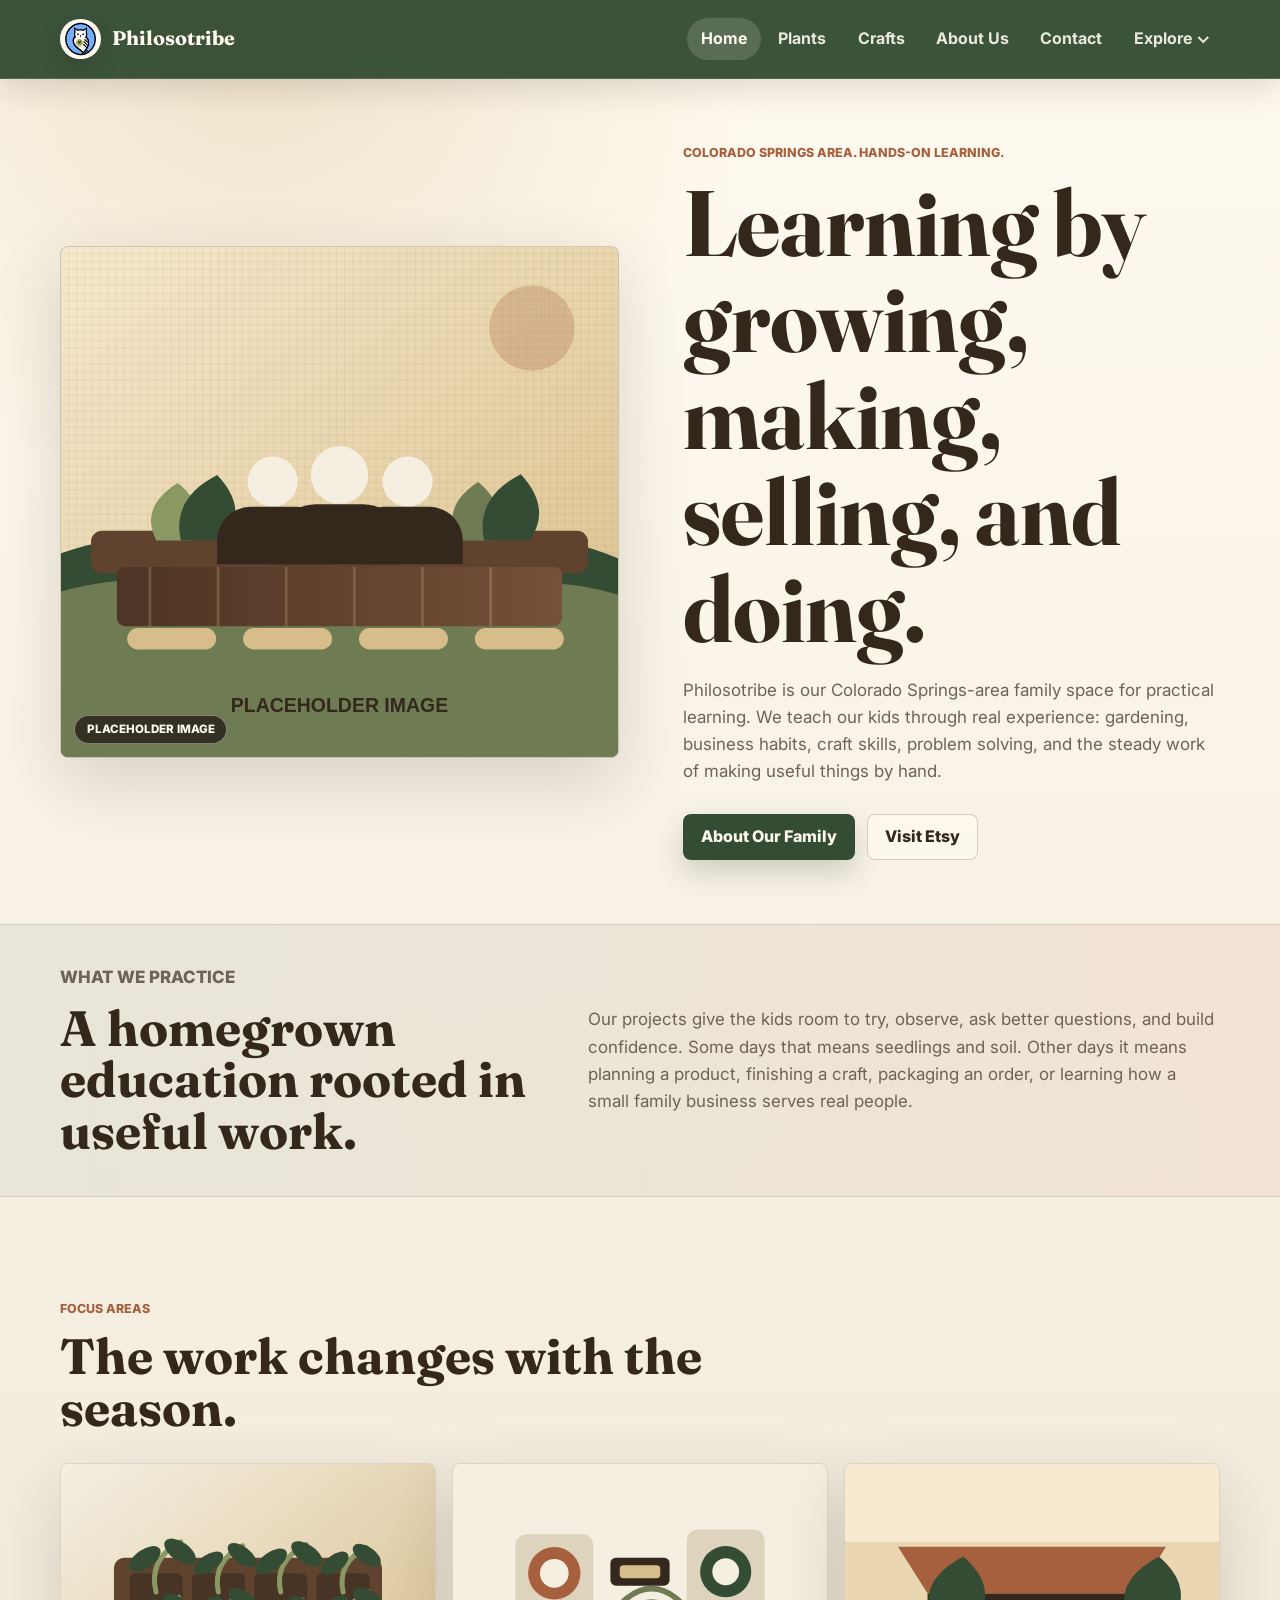
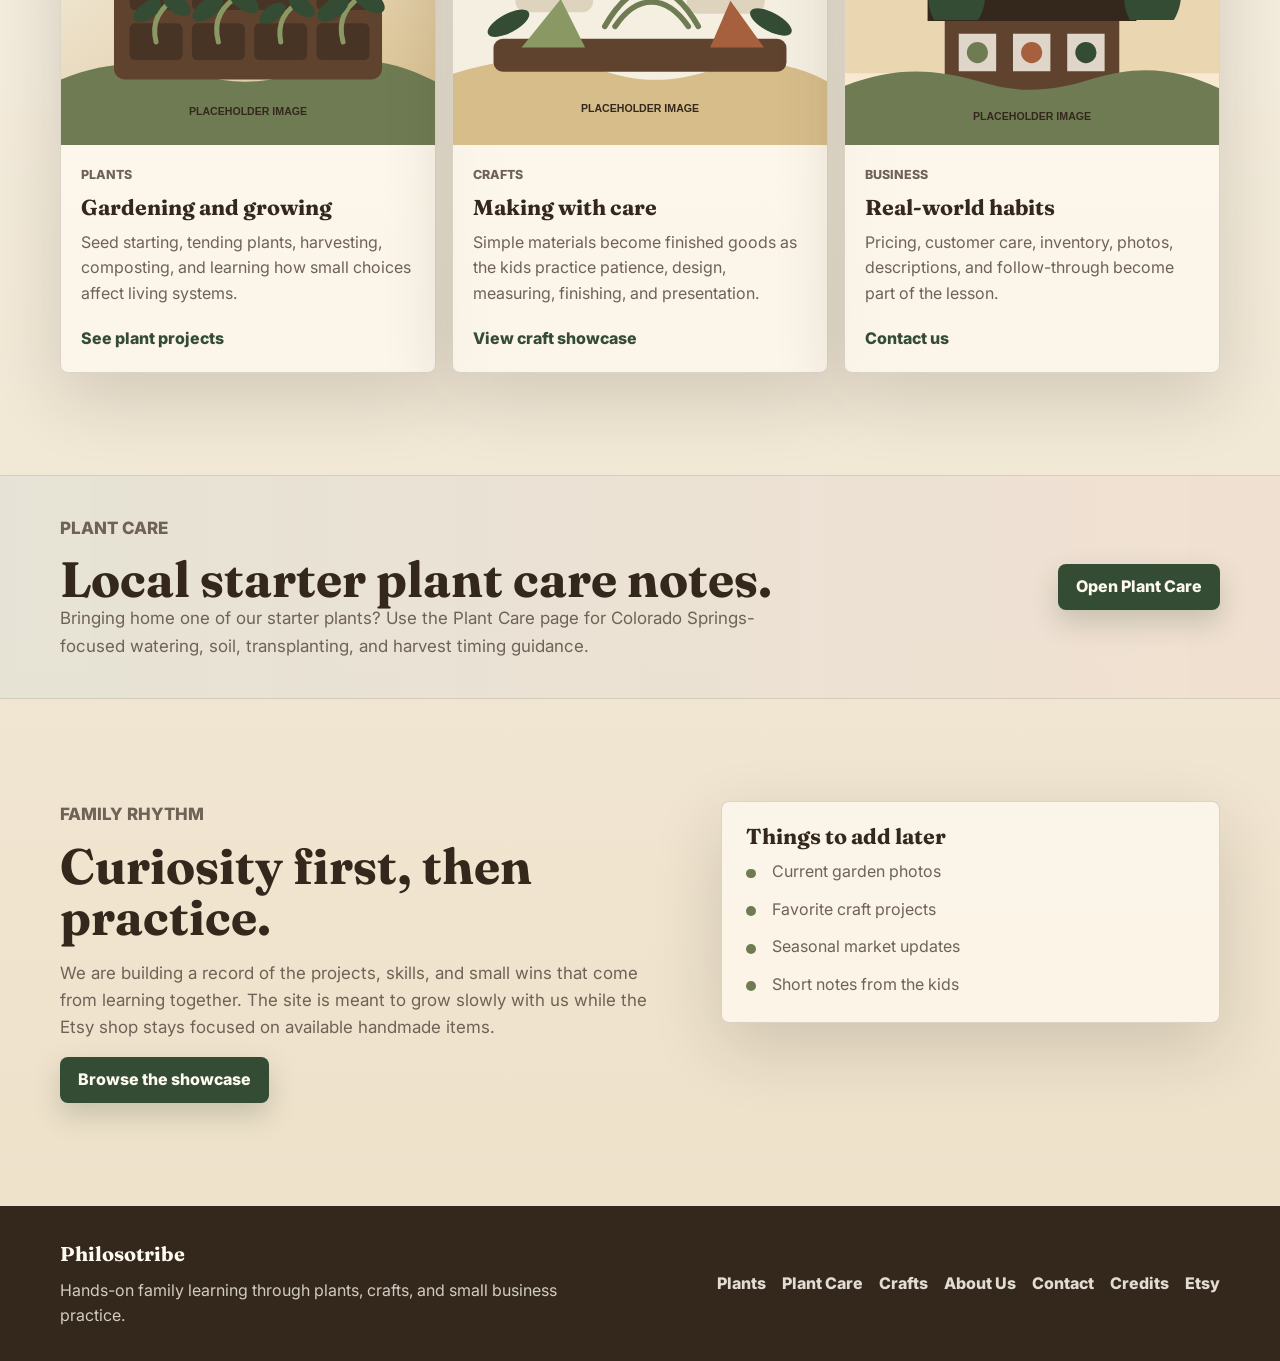
==== index.html @ b7a5394b "Initial Website Launch" ====
<!doctype html>
<html lang="en">
  <head>
    <meta charset="utf-8">
    <meta name="viewport" content="width=device-width, initial-scale=1">
    <meta
      name="description"
      content="Philosotribe is a local family learning together through gardening, craft, business, and hands-on experience."
    >
    <title>Philosotribe | Hands-On Family Learning</title>
    <link rel="icon" type="image/png" href="assets/img/PhilosotribeIcon.png">
    <link rel="apple-touch-icon" href="assets/img/PhilosotribeIcon.png">
    <meta property="og:site_name" content="Philosotribe">
    <meta property="og:type" content="website">
    <meta property="og:title" content="Philosotribe | Hands-On Family Learning">
    <meta
      property="og:description"
      content="A Colorado Springs-area family learning through gardening, crafts, small business, and hands-on work."
    >
    <meta property="og:url" content="https://philosotribe.org/">
    <meta property="og:image" content="https://philosotribe.org/assets/img/OpenGraph.jpg">
    <meta property="og:image:alt" content="Philosotribe logo">
    <meta name="twitter:card" content="summary_large_image">
    <link rel="preconnect" href="https://fonts.googleapis.com">
    <link rel="preconnect" href="https://fonts.gstatic.com" crossorigin>
    <link
      href="https://fonts.googleapis.com/css2?family=Fraunces:opsz,wght@9..144,600;9..144,700&family=Inter:wght@400;500;600;700&display=swap"
      rel="stylesheet"
    >
    <link rel="stylesheet" href="assets/css/styles.css">
  </head>
  <body>
    <a class="skip-link" href="#main">Skip to content</a>

    <header class="site-header" data-site-header>
      <nav class="nav-shell" aria-label="Main navigation">
        <a class="brand" href="index.html" aria-label="Philosotribe home">
          <span class="brand-mark" aria-hidden="true"><img src="assets/img/PhilosotribeIcon.png" alt=""></span>
          <span class="brand-text">Philosotribe</span>
        </a>

        <button class="nav-toggle" type="button" aria-expanded="false" aria-controls="site-menu" data-nav-toggle>
          <span class="nav-toggle-line"></span>
          <span class="nav-toggle-line"></span>
          <span class="nav-toggle-line"></span>
          <span class="sr-only">Menu</span>
        </button>

        <div class="site-menu" id="site-menu" data-site-menu>
          <a class="nav-link active" href="index.html" aria-current="page">Home</a>
          <a class="nav-link" href="plants.html">Plants</a>
          <a class="nav-link" href="crafts.html">Crafts</a>
          <a class="nav-link" href="about.html">About Us</a>
          <a class="nav-link" href="contact.html">Contact</a>

          <div class="dropdown" data-dropdown>
            <button class="nav-link dropdown-trigger" type="button" aria-expanded="false" aria-controls="explore-menu" data-dropdown-trigger>
              Explore
              <span class="chevron" aria-hidden="true"></span>
            </button>
            <div class="dropdown-menu" id="explore-menu" data-dropdown-menu>
              <a href="plants.html">Plant Projects</a>
              <a href="plant-care.html">Plant Care</a>
              <a href="crafts.html">Craft Showcase</a>
              <a href="about.html">Our Story</a>
              <a href="contact.html">Get in Touch</a>
              <a href="https://www.etsy.com/shop/Philosotribe" target="_blank" rel="noreferrer">Etsy Store</a>
            </div>
          </div>
        </div>
      </nav>
    </header>

    <main id="main">
      <section class="hero">
        <div class="hero-media">
          <img src="assets/img/placeholders/family-garden-placeholder.svg" alt="Placeholder illustration of a family garden work table">
          <span class="placeholder-badge">Placeholder image</span>
        </div>
        <div class="hero-copy">
          <p class="eyebrow">Colorado Springs area. Hands-on learning.</p>
          <h1>Learning by growing, making, selling, and doing.</h1>
          <p class="hero-text">
            Philosotribe is our Colorado Springs-area family space for practical learning. We teach our kids through real experience:
            gardening, business habits, craft skills, problem solving, and the steady work of making useful things by hand.
          </p>
          <div class="hero-actions" aria-label="Primary links">
            <a class="button button-primary" href="about.html">About Our Family</a>
            <a class="button button-secondary" href="https://www.etsy.com/shop/Philosotribe" target="_blank" rel="noreferrer">Visit Etsy</a>
          </div>
        </div>
      </section>

      <section class="intro-band" aria-labelledby="learning-heading">
        <div class="content-grid">
          <div>
            <p class="eyebrow">What we practice</p>
            <h2 id="learning-heading">A homegrown education rooted in useful work.</h2>
          </div>
          <p>
            Our projects give the kids room to try, observe, ask better questions, and build confidence.
            Some days that means seedlings and soil. Other days it means planning a product, finishing a craft,
            packaging an order, or learning how a small family business serves real people.
          </p>
        </div>
      </section>

      <section class="feature-section" aria-labelledby="focus-heading">
        <div class="section-heading">
          <p class="eyebrow">Focus areas</p>
          <h2 id="focus-heading">The work changes with the season.</h2>
        </div>

        <div class="feature-grid">
          <a class="feature-card feature-link-card" href="plants.html" aria-label="See plant projects">
            <img src="assets/img/placeholders/seedlings-placeholder.svg" alt="Placeholder illustration of seed trays and garden tools" loading="lazy">
            <div class="feature-card-body">
              <p class="card-kicker">Plants</p>
              <h3>Gardening and growing</h3>
              <p>Seed starting, tending plants, harvesting, composting, and learning how small choices affect living systems.</p>
              <span class="text-link">See plant projects</span>
            </div>
          </a>

          <a class="feature-card feature-link-card" href="crafts.html" aria-label="View craft showcase">
            <img src="assets/img/placeholders/crafts-placeholder.svg" alt="Placeholder illustration of handmade craft supplies on a table" loading="lazy">
            <div class="feature-card-body">
              <p class="card-kicker">Crafts</p>
              <h3>Making with care</h3>
              <p>Simple materials become finished goods as the kids practice patience, design, measuring, finishing, and presentation.</p>
              <span class="text-link">View craft showcase</span>
            </div>
          </a>

          <a class="feature-card feature-link-card" href="contact.html" aria-label="Contact Philosotribe">
            <img src="assets/img/placeholders/market-placeholder.svg" alt="Placeholder illustration of a small family market table" loading="lazy">
            <div class="feature-card-body">
              <p class="card-kicker">Business</p>
              <h3>Real-world habits</h3>
              <p>Pricing, customer care, inventory, photos, descriptions, and follow-through become part of the lesson.</p>
              <span class="text-link">Contact us</span>
            </div>
          </a>
        </div>
      </section>

      <section class="cta-band home-plant-care-cta">
        <div>
          <p class="eyebrow">Plant care</p>
          <h2>Local starter plant care notes.</h2>
          <p>
            Bringing home one of our starter plants? Use the Plant Care page for Colorado Springs-focused watering,
            soil, transplanting, and harvest timing guidance.
          </p>
        </div>
        <a class="button button-primary" href="plant-care.html">Open Plant Care</a>
      </section>

      <section class="split-section">
        <div class="split-copy">
          <p class="eyebrow">Family rhythm</p>
          <h2>Curiosity first, then practice.</h2>
          <p>
            We are building a record of the projects, skills, and small wins that come from learning together.
            The site is meant to grow slowly with us while the Etsy shop stays focused on available handmade items.
          </p>
          <a class="button button-primary" href="crafts.html">Browse the showcase</a>
        </div>
        <div class="note-panel">
          <h3>Things to add later</h3>
          <ul class="check-list">
            <li>Current garden photos</li>
            <li>Favorite craft projects</li>
            <li>Seasonal market updates</li>
            <li>Short notes from the kids</li>
          </ul>
        </div>
      </section>
    </main>

    <footer class="site-footer">
      <div class="footer-inner">
        <div>
          <a class="footer-brand" href="index.html">Philosotribe</a>
          <p>Hands-on family learning through plants, crafts, and small business practice.</p>
        </div>
        <div class="footer-links" aria-label="Footer navigation">
          <a href="plants.html">Plants</a>
          <a href="plant-care.html">Plant Care</a>
          <a href="crafts.html">Crafts</a>
          <a href="about.html">About Us</a>
          <a href="contact.html">Contact</a>
          <a href="credits.html">Credits</a>
          <a href="https://www.etsy.com/shop/Philosotribe" target="_blank" rel="noreferrer">Etsy</a>
        </div>
      </div>
    </footer>

    <script src="assets/js/main.js"></script>
  </body>
</html>
---- assets/css/styles.css ----
:root {
  --soil: #34281d;
  --bark: #5f432f;
  --clay: #a7603d;
  --moss: #344c33;
  --sage: #6f7c53;
  --leaf: #8a9864;
  --straw: #d7bd8a;
  --canvas: #f5efe2;
  --cream: #fffaf0;
  --stone: #ded3bd;
  --ink: #241d18;
  --muted: #6f6256;
  --line: rgba(52, 40, 29, 0.16);
  --shadow: 0 24px 70px rgba(37, 29, 20, 0.16);
  --radius: 8px;
  --max-width: 1160px;
}

* {
  box-sizing: border-box;
}

html {
  scroll-behavior: smooth;
}

body {
  margin: 0;
  overflow-x: hidden;
  color: var(--ink);
  background:
    radial-gradient(circle at 20% 0%, rgba(215, 189, 138, 0.38), transparent 32rem),
    linear-gradient(180deg, var(--cream) 0%, var(--canvas) 42%, #eee0c8 100%);
  font-family: "Inter", system-ui, -apple-system, BlinkMacSystemFont, "Segoe UI", sans-serif;
  line-height: 1.6;
}

body.menu-open {
  overflow: hidden;
}

img {
  display: block;
  max-width: 100%;
}

a {
  color: inherit;
}

.skip-link {
  position: absolute;
  left: 1rem;
  top: 1rem;
  z-index: 100;
  transform: translateY(-150%);
  border-radius: var(--radius);
  background: var(--soil);
  color: var(--cream);
  padding: 0.65rem 0.9rem;
  font-weight: 700;
  text-decoration: none;
  transition: transform 160ms ease;
}

.skip-link:focus {
  transform: translateY(0);
}

.sr-only {
  position: absolute;
  width: 1px;
  height: 1px;
  padding: 0;
  margin: -1px;
  overflow: hidden;
  clip: rect(0, 0, 0, 0);
  white-space: nowrap;
  border: 0;
}

.site-header {
  position: sticky;
  top: 0;
  z-index: 50;
  border-bottom: 1px solid rgba(255, 250, 240, 0.14);
  background: rgba(52, 76, 51, 0.96);
  box-shadow: 0 10px 32px rgba(37, 29, 20, 0.14);
  backdrop-filter: blur(18px);
}

.nav-shell {
  width: min(100% - 2rem, var(--max-width));
  min-height: 78px;
  margin: 0 auto;
  display: flex;
  align-items: center;
  justify-content: space-between;
  gap: 1rem;
}

.brand,
.footer-brand {
  display: inline-flex;
  align-items: center;
  gap: 0.72rem;
  color: var(--soil);
  font-family: "Fraunces", Georgia, serif;
  font-weight: 700;
  text-decoration: none;
}

.brand-mark {
  width: 2.55rem;
  height: 2.55rem;
  display: grid;
  place-items: center;
  overflow: hidden;
  border: 2px solid rgba(255, 250, 240, 0.64);
  border-radius: 50%;
  background: var(--cream);
  box-shadow: 0 8px 22px rgba(37, 29, 20, 0.2);
  padding: 0.1rem;
}

.brand-mark img {
  width: 100%;
  height: 100%;
  border-radius: inherit;
  object-fit: cover;
}

.brand-text {
  font-size: 1.24rem;
  letter-spacing: 0;
}

.site-header .brand,
.site-header .brand-text {
  color: var(--cream);
}

.site-menu {
  display: flex;
  align-items: center;
  gap: 0.2rem;
}

.nav-link,
.dropdown-menu a,
.footer-links a,
.text-link {
  text-decoration: none;
}

.nav-link {
  display: inline-flex;
  align-items: center;
  gap: 0.42rem;
  min-height: 2.65rem;
  border: 0;
  border-radius: 999px;
  background: transparent;
  color: var(--soil);
  padding: 0 0.88rem;
  font: inherit;
  font-weight: 700;
  cursor: pointer;
}

.site-header .nav-link {
  color: rgba(255, 250, 240, 0.9);
}

.nav-link:hover,
.nav-link:focus-visible,
.nav-link.active {
  background: rgba(111, 124, 83, 0.15);
  color: var(--moss);
  outline: none;
}

.site-header .nav-link:hover,
.site-header .nav-link:focus-visible,
.site-header .nav-link.active {
  background: rgba(255, 250, 240, 0.15);
  color: var(--cream);
}

.dropdown {
  position: relative;
}

.chevron {
  width: 0.48rem;
  height: 0.48rem;
  border-bottom: 2px solid currentColor;
  border-right: 2px solid currentColor;
  transform: rotate(45deg) translateY(-2px);
}

.dropdown-menu {
  position: absolute;
  right: 0;
  top: calc(100% + 0.45rem);
  min-width: 13.8rem;
  display: grid;
  gap: 0.2rem;
  border: 1px solid var(--line);
  border-radius: var(--radius);
  background: rgba(255, 250, 240, 0.98);
  padding: 0.45rem;
  box-shadow: var(--shadow);
  opacity: 0;
  transform: translateY(-0.35rem);
  visibility: hidden;
  transition: opacity 140ms ease, transform 140ms ease, visibility 140ms ease;
}

.dropdown.open .dropdown-menu,
.dropdown:focus-within .dropdown-menu {
  opacity: 1;
  transform: translateY(0);
  visibility: visible;
}

.dropdown-menu a {
  border-radius: 6px;
  color: var(--soil);
  padding: 0.64rem 0.72rem;
  font-weight: 700;
}

.dropdown-menu a:hover,
.dropdown-menu a:focus-visible {
  background: rgba(167, 96, 61, 0.13);
  outline: none;
}

.nav-toggle {
  display: none;
  width: 2.8rem;
  height: 2.8rem;
  border: 1px solid rgba(255, 250, 240, 0.24);
  border-radius: var(--radius);
  background: rgba(255, 250, 240, 0.12);
  color: var(--cream);
  cursor: pointer;
}

.nav-toggle-line {
  display: block;
  width: 1.25rem;
  height: 2px;
  margin: 0.25rem auto;
  background: currentColor;
}

main {
  overflow: hidden;
}

.hero,
.page-hero,
.intro-band,
.feature-section,
.split-section,
.showcase-section,
.process-section,
.story-section,
.timeline-section,
.contact-section,
.care-section,
.care-guide-section,
.credits-section,
.cta-band {
  width: min(100% - 2rem, var(--max-width));
  margin: 0 auto;
}

.hero {
  min-height: calc(100vh - 150px);
  display: grid;
  grid-template-columns: minmax(0, 1.02fr) minmax(20rem, 0.98fr);
  gap: clamp(2rem, 5vw, 5.8rem);
  align-items: center;
  padding: clamp(2rem, 5vw, 4.8rem) 0;
}

.hero-media,
.page-hero-media,
.feature-card,
.showcase-card,
.note-panel,
.contact-card {
  position: relative;
  border: 1px solid var(--line);
  border-radius: var(--radius);
  background: rgba(255, 250, 240, 0.74);
  box-shadow: var(--shadow);
}

.hero-media {
  min-height: 32rem;
  display: grid;
  align-items: end;
  overflow: hidden;
  background:
    linear-gradient(145deg, rgba(52, 76, 51, 0.14), rgba(215, 189, 138, 0.32)),
    var(--cream);
}

.hero-media img {
  width: 100%;
  height: 100%;
  object-fit: cover;
}

.placeholder-badge {
  position: absolute;
  left: 0.82rem;
  bottom: 0.82rem;
  display: inline-flex;
  min-height: 1.8rem;
  align-items: center;
  border: 1px solid rgba(255, 250, 240, 0.4);
  border-radius: 999px;
  background: rgba(36, 29, 24, 0.78);
  color: var(--cream);
  padding: 0 0.72rem;
  font-size: 0.72rem;
  font-weight: 800;
  letter-spacing: 0;
  text-transform: uppercase;
}

.hero-copy {
  max-width: 40rem;
  min-width: 0;
}

.eyebrow,
.card-kicker {
  margin: 0 0 0.75rem;
  color: var(--clay);
  font-size: 0.78rem;
  font-weight: 800;
  letter-spacing: 0;
  text-transform: uppercase;
}

h1,
h2,
h3,
p {
  overflow-wrap: break-word;
}

h1,
h2,
h3 {
  margin-top: 0;
  color: var(--soil);
  font-family: "Fraunces", Georgia, serif;
  line-height: 1.04;
  letter-spacing: 0;
}

h1 {
  max-width: 12ch;
  margin-bottom: 1.2rem;
  font-size: 5.8rem;
}

h2 {
  margin-bottom: 1rem;
  font-size: 3.1rem;
}

h3 {
  margin-bottom: 0.65rem;
  font-size: 1.35rem;
}

p {
  margin: 0 0 1rem;
}

.hero-text,
.page-hero p,
.intro-band p,
.split-copy p,
.story-copy p,
.cta-band p {
  color: var(--muted);
  font-size: 1.06rem;
}

.hero-actions {
  display: flex;
  flex-wrap: wrap;
  gap: 0.78rem;
  margin-top: 1.8rem;
}

.button {
  display: inline-flex;
  min-height: 2.9rem;
  align-items: center;
  justify-content: center;
  border: 1px solid transparent;
  border-radius: var(--radius);
  padding: 0 1.05rem;
  font-weight: 800;
  text-decoration: none;
  transition: transform 150ms ease, box-shadow 150ms ease, background 150ms ease;
}

.button:hover,
.button:focus-visible {
  transform: translateY(-1px);
  outline: none;
}

.button-primary {
  background: var(--moss);
  color: var(--cream);
  box-shadow: 0 12px 28px rgba(52, 76, 51, 0.22);
}

.button-primary:hover,
.button-primary:focus-visible {
  background: #283b29;
}

.button-secondary {
  border-color: rgba(95, 67, 47, 0.24);
  background: rgba(255, 250, 240, 0.74);
  color: var(--soil);
}

.button-secondary:hover,
.button-secondary:focus-visible {
  background: var(--cream);
}

.intro-band,
.cta-band {
  border: 1px solid rgba(52, 40, 29, 0.12);
  border-radius: var(--radius);
  background:
    linear-gradient(90deg, rgba(52, 76, 51, 0.1), rgba(167, 96, 61, 0.13)),
    rgba(255, 250, 240, 0.72);
  padding: clamp(1.35rem, 4vw, 2.4rem);
}

.content-grid {
  display: grid;
  grid-template-columns: minmax(0, 0.86fr) minmax(0, 1.14fr);
  gap: clamp(1.2rem, 4vw, 3.6rem);
  align-items: center;
}

.content-grid h2,
.cta-band h2 {
  margin-bottom: 0;
}

.content-grid p:last-child,
.cta-band p:last-child {
  margin-bottom: 0;
}

.feature-section,
.showcase-section,
.process-section,
.timeline-section,
.contact-section,
.care-section,
.care-guide-section {
  padding: clamp(4rem, 8vw, 6.5rem) 0;
}

.section-heading {
  max-width: 42rem;
  margin-bottom: 1.8rem;
}

.section-note {
  color: var(--muted);
}

.feature-grid,
.showcase-grid,
.contact-grid {
  display: grid;
  grid-template-columns: repeat(3, minmax(0, 1fr));
  gap: 1rem;
}

.feature-card,
.showcase-card {
  overflow: hidden;
}

.feature-link-card {
  color: inherit;
  text-decoration: none;
  transition:
    border-color 180ms ease,
    box-shadow 180ms ease,
    transform 180ms ease;
}

.feature-link-card::after {
  content: "";
  position: absolute;
  inset: 0;
  border-radius: inherit;
  background: linear-gradient(145deg, rgba(255, 250, 240, 0), rgba(215, 189, 138, 0.18));
  opacity: 0;
  pointer-events: none;
  transition: opacity 180ms ease;
}

.feature-link-card:hover,
.feature-link-card:focus-visible {
  border-color: rgba(167, 96, 61, 0.34);
  box-shadow: 0 30px 82px rgba(37, 29, 20, 0.24);
  transform: translateY(-0.45rem) scale(1.018);
  outline: none;
}

.feature-link-card:hover::after,
.feature-link-card:focus-visible::after {
  opacity: 1;
}

.feature-link-card:hover .text-link,
.feature-link-card:focus-visible .text-link {
  color: var(--clay);
}

.feature-card img {
  width: 100%;
  aspect-ratio: 4 / 3;
  object-fit: cover;
  background: var(--stone);
}

.feature-card-body,
.showcase-card div {
  padding: 1.25rem;
}

.feature-card p,
.showcase-card p,
.process-item p,
.values-list p,
.timeline p,
.contact-card p,
.care-card p,
.care-guide p,
.care-details dd,
.note-panel li {
  color: var(--muted);
}

.text-link {
  display: inline-flex;
  margin-top: 0.25rem;
  color: var(--moss);
  font-weight: 800;
}

.text-link:hover,
.text-link:focus-visible,
.footer-links a:hover,
.footer-links a:focus-visible,
.contact-card a:hover,
.contact-card a:focus-visible {
  color: var(--clay);
  outline: none;
}

.split-section,
.story-section {
  display: grid;
  grid-template-columns: minmax(0, 1.1fr) minmax(18rem, 0.9fr);
  gap: clamp(1.2rem, 4vw, 3.2rem);
  align-items: start;
  padding: 0 0 clamp(4rem, 8vw, 6.5rem);
}

.split-copy {
  max-width: 42rem;
}

.note-panel {
  padding: 1.5rem;
}

.check-list {
  display: grid;
  gap: 0.75rem;
  margin: 0;
  padding: 0;
  list-style: none;
}

.check-list li {
  position: relative;
  padding-left: 1.6rem;
}

.check-list li::before {
  content: "";
  position: absolute;
  left: 0;
  top: 0.58rem;
  width: 0.62rem;
  height: 0.62rem;
  border-radius: 50%;
  background: var(--sage);
}

.page-hero {
  display: grid;
  grid-template-columns: minmax(0, 1.05fr) minmax(18rem, 0.95fr);
  gap: clamp(1.4rem, 4vw, 3.8rem);
  align-items: center;
  padding: clamp(2.8rem, 7vw, 5.5rem) 0 clamp(1.5rem, 3vw, 2.8rem);
}

.page-hero h1 {
  max-width: 13ch;
  font-size: 4.6rem;
}

.plant-care-hero {
  grid-template-columns: 1fr;
  padding-bottom: 1.4rem;
}

.plant-care-hero > div {
  max-width: 58rem;
  min-width: 0;
}

.plant-care-hero h1 {
  max-width: 15ch;
}

.care-local-note {
  max-width: 52rem;
  margin-top: 1.15rem;
  border-left: 4px solid var(--sage);
  background: rgba(111, 124, 83, 0.1);
  color: var(--soil);
  padding: 0.9rem 1rem;
}

.page-hero-media {
  min-height: 22rem;
  overflow: hidden;
}

.page-hero-media img {
  width: 100%;
  height: 100%;
  min-height: 22rem;
  object-fit: cover;
}

.showcase-card {
  display: grid;
  grid-template-rows: auto 1fr;
}

.showcase-card img {
  width: 100%;
  aspect-ratio: 16 / 10;
  object-fit: cover;
  background: var(--stone);
}

.process-grid,
.timeline {
  display: grid;
  grid-template-columns: repeat(4, minmax(0, 1fr));
  gap: 1px;
  overflow: hidden;
  border: 1px solid var(--line);
  border-radius: var(--radius);
  background: var(--line);
}

.process-item,
.timeline article {
  min-height: 13rem;
  background: rgba(255, 250, 240, 0.72);
  padding: 1.25rem;
}

.process-item span,
.timeline span {
  display: inline-flex;
  margin-bottom: 2.2rem;
  color: var(--clay);
  font-size: 0.78rem;
  font-weight: 900;
  letter-spacing: 0;
  text-transform: uppercase;
}

.values-list {
  display: grid;
  gap: 1rem;
}

.values-list article {
  border: 1px solid var(--line);
  border-radius: var(--radius);
  background: rgba(255, 250, 240, 0.72);
  padding: 1.25rem;
}

.cta-band {
  display: flex;
  align-items: center;
  justify-content: space-between;
  gap: 1.4rem;
  margin-bottom: clamp(4rem, 8vw, 6.5rem);
}

.cta-band > div {
  max-width: 45rem;
}

.plant-care-cta {
  margin-top: clamp(2rem, 5vw, 4rem);
}

.contact-card {
  padding: 1.35rem;
}

.contact-icon {
  width: 2.6rem;
  height: 2.6rem;
  display: grid;
  place-items: center;
  margin-bottom: 1.4rem;
  border-radius: 50%;
  background: rgba(111, 124, 83, 0.16);
  color: var(--moss);
  font-weight: 900;
}

.contact-card a {
  color: var(--moss);
  font-weight: 800;
  overflow-wrap: anywhere;
}

.care-grid {
  display: grid;
  grid-template-columns: repeat(3, minmax(0, 1fr));
  gap: 1rem;
}

.care-card,
.care-guide {
  border: 1px solid var(--line);
  border-radius: var(--radius);
  background: rgba(255, 250, 240, 0.72);
  box-shadow: var(--shadow);
}

.care-card {
  padding: 1.35rem;
}

.care-icon {
  width: 2.65rem;
  height: 2.65rem;
  display: grid;
  place-items: center;
  margin-bottom: 1.35rem;
  border-radius: 50%;
  background: rgba(52, 76, 51, 0.14);
  color: var(--moss);
  font-weight: 900;
}

.care-guide-list {
  display: grid;
  gap: 1rem;
}

.plant-care-primary {
  padding-top: clamp(2rem, 4vw, 3.2rem);
}

.care-guide-heading-row {
  max-width: none;
  display: flex;
  flex-wrap: wrap;
  align-items: flex-end;
  justify-content: space-between;
  gap: 1rem;
}

.care-guide-heading-row > div {
  min-width: 0;
}

.care-guide-heading-row > div:first-child {
  flex: 1 1 24rem;
  max-width: 32rem;
}

.care-controls {
  display: grid;
  grid-template-columns: minmax(11rem, 1fr) auto minmax(9rem, 0.75fr);
  align-items: end;
  gap: 0.8rem;
  flex: 0 1 38rem;
  max-width: 38rem;
  min-width: 0;
}

.care-search span,
.cycle-filter > span,
.care-filter > span {
  display: block;
  margin-bottom: 0.42rem;
  color: var(--muted);
  font-size: 0.76rem;
  font-weight: 900;
  letter-spacing: 0;
  text-transform: uppercase;
}

.care-search input {
  width: 100%;
  min-width: 0;
  min-height: 3rem;
  border: 1px solid rgba(95, 67, 47, 0.22);
  border-radius: var(--radius);
  background: rgba(255, 250, 240, 0.86);
  box-shadow: 0 14px 34px rgba(37, 29, 20, 0.1);
  color: var(--soil);
  font: inherit;
  font-weight: 700;
  padding: 0 1rem;
}

.care-search input:focus-visible,
.cycle-button:focus-visible {
  border-color: rgba(167, 96, 61, 0.5);
  box-shadow: 0 0 0 4px rgba(167, 96, 61, 0.16);
  outline: none;
}

.cycle-options {
  width: 100%;
  min-height: 3rem;
  display: inline-flex;
  overflow: hidden;
  border: 1px solid rgba(95, 67, 47, 0.22);
  border-radius: var(--radius);
  background: rgba(255, 250, 240, 0.86);
  box-shadow: 0 14px 34px rgba(37, 29, 20, 0.1);
}

.cycle-button {
  min-width: 5.25rem;
  border: 0;
  border-right: 1px solid rgba(95, 67, 47, 0.18);
  background: transparent;
  color: var(--soil);
  cursor: pointer;
  font: inherit;
  font-weight: 900;
  padding: 0 0.85rem;
}

.cycle-button:last-child {
  border-right: 0;
}

.cycle-button.active {
  background: var(--moss);
  color: var(--cream);
}

.care-result-count {
  margin: -0.45rem 0 1rem;
  color: var(--muted);
  font-weight: 700;
}

.care-filter {
  position: relative;
  flex: 0 0 min(18rem, 100%);
}

.care-filter::after {
  content: "";
  position: absolute;
  top: 2.45rem;
  right: 1.05rem;
  width: 0.55rem;
  height: 0.55rem;
  border-right: 2px solid var(--soil);
  border-bottom: 2px solid var(--soil);
  pointer-events: none;
  transform: translateY(-65%) rotate(45deg);
}

.care-filter-select {
  width: 100%;
  min-width: 0;
  min-height: 3rem;
  appearance: none;
  border: 1px solid rgba(95, 67, 47, 0.22);
  border-radius: var(--radius);
  background: rgba(255, 250, 240, 0.86);
  box-shadow: 0 14px 34px rgba(37, 29, 20, 0.1);
  color: var(--soil);
  cursor: pointer;
  font: inherit;
  font-weight: 800;
  padding: 0 2.65rem 0 1rem;
}

.care-filter-select:focus-visible {
  border-color: rgba(167, 96, 61, 0.5);
  box-shadow: 0 0 0 4px rgba(167, 96, 61, 0.16);
  outline: none;
}

.care-empty {
  margin: 0;
  border: 1px solid var(--line);
  border-radius: var(--radius);
  background: rgba(255, 250, 240, 0.72);
  color: var(--muted);
  padding: 1.25rem;
}

.care-guide {
  display: grid;
  grid-template-columns: minmax(16rem, 0.72fr) minmax(0, 1.28fr);
  overflow: hidden;
  scroll-margin-top: 6rem;
}

.care-guide:target {
  outline: 3px solid rgba(167, 96, 61, 0.55);
  outline-offset: 4px;
}

.care-guide-header {
  background:
    linear-gradient(145deg, rgba(52, 76, 51, 0.12), rgba(215, 189, 138, 0.24)),
    rgba(255, 250, 240, 0.8);
  display: grid;
  grid-template-rows: auto 1fr;
}

.care-guide-copy {
  padding: 1.35rem;
}

.care-title-row {
  display: flex;
  align-items: start;
  justify-content: space-between;
  gap: 1rem;
}

.care-title-row h3 {
  margin-bottom: 0.7rem;
}

.care-anchor-link {
  flex: 0 0 auto;
  border-bottom: 1px solid rgba(167, 96, 61, 0.45);
  color: var(--clay);
  font-size: 0.78rem;
  font-weight: 900;
  text-decoration: none;
  white-space: nowrap;
}

.harvest-time {
  margin-top: 1rem;
  border-left: 4px solid var(--clay);
  color: var(--soil);
  font-weight: 800;
  line-height: 1.45;
  padding-left: 0.85rem;
}

.harvest-time strong {
  font-weight: 900;
}

.care-guide-image {
  width: 100%;
  aspect-ratio: 4 / 3;
  object-fit: cover;
  border-bottom: 1px solid var(--line);
  background: var(--stone);
}

.care-details {
  display: grid;
  grid-template-columns: repeat(3, minmax(0, 1fr));
  gap: 1px;
  margin: 0;
  background: var(--line);
}

.care-details div {
  min-height: 9.75rem;
  background: rgba(255, 250, 240, 0.72);
  padding: 1.15rem;
}

.care-details dt {
  margin-bottom: 0.45rem;
  color: var(--soil);
  font-weight: 900;
}

.care-details dd {
  margin: 0;
}

.muted-card {
  background: rgba(222, 211, 189, 0.36);
  box-shadow: none;
}

.credits-section {
  padding: clamp(4rem, 8vw, 6.5rem) 0;
}

.credits-section + .credits-section {
  padding-top: 0;
}

.credits-list,
.reference-grid {
  display: grid;
  grid-template-columns: repeat(3, minmax(0, 1fr));
  gap: 1rem;
}

.credit-card,
.reference-card {
  border: 1px solid var(--line);
  border-radius: var(--radius);
  background: rgba(255, 250, 240, 0.72);
  box-shadow: 0 18px 44px rgba(37, 29, 20, 0.1);
  padding: 1.2rem;
}

.credit-card h3,
.reference-card strong {
  margin-bottom: 0.65rem;
  color: var(--soil);
  font-family: "Fraunces", Georgia, serif;
  font-size: 1.22rem;
  line-height: 1.12;
}

.credit-meta,
.credit-source {
  margin: 0.35rem 0 0;
  color: var(--muted);
  font-size: 0.94rem;
}

.credit-card a,
.reference-card {
  color: var(--moss);
  font-weight: 800;
}

.reference-card {
  display: grid;
  align-content: start;
  min-height: 9.5rem;
  text-decoration: none;
  transition: transform 150ms ease, box-shadow 150ms ease, border-color 150ms ease;
}

.reference-card span {
  margin-bottom: 0.55rem;
  color: var(--clay);
  font-size: 0.75rem;
  font-weight: 900;
  letter-spacing: 0;
  text-transform: uppercase;
}

.reference-card:hover,
.reference-card:focus-visible {
  border-color: rgba(167, 96, 61, 0.34);
  box-shadow: 0 24px 62px rgba(37, 29, 20, 0.16);
  transform: translateY(-0.2rem);
  outline: none;
}

.site-footer {
  background: var(--soil);
  color: rgba(255, 250, 240, 0.78);
}

.footer-inner {
  width: min(100% - 2rem, var(--max-width));
  margin: 0 auto;
  display: flex;
  align-items: center;
  justify-content: space-between;
  gap: 2rem;
  padding: 2rem 0;
}

.footer-brand {
  color: var(--cream);
  font-size: 1.25rem;
}

.footer-inner p {
  max-width: 33rem;
  margin: 0.5rem 0 0;
}

.footer-links {
  display: flex;
  flex-wrap: wrap;
  justify-content: flex-end;
  gap: 0.4rem 1rem;
}

.footer-links a {
  color: rgba(255, 250, 240, 0.86);
  font-weight: 800;
}

@media (max-width: 900px) {
  body.menu-open {
    overflow: hidden;
  }

  .nav-toggle {
    display: inline-block;
  }

  .site-menu {
    position: fixed;
    inset: 78px 0 auto 0;
    display: grid;
    gap: 0.35rem;
    max-height: calc(100vh - 78px);
    overflow-y: auto;
    border-top: 1px solid rgba(255, 250, 240, 0.14);
    background: rgba(52, 76, 51, 0.98);
    padding: 1rem;
    box-shadow: 0 20px 40px rgba(37, 29, 20, 0.12);
    transform: translateY(-110%);
    transition: transform 180ms ease;
  }

  .site-menu.open {
    transform: translateY(0);
  }

  .nav-link,
  .dropdown-trigger {
    width: 100%;
    justify-content: space-between;
    border-radius: var(--radius);
  }

  .dropdown-menu {
    position: static;
    min-width: 0;
    margin: 0.25rem 0 0;
    box-shadow: none;
    opacity: 1;
    transform: none;
    visibility: visible;
  }

  .hero,
  .page-hero,
  .content-grid,
  .split-section,
  .story-section {
    grid-template-columns: 1fr;
  }

  .care-guide-heading-row {
    align-items: stretch;
    flex-direction: column;
  }

  .care-controls {
    max-width: none;
    grid-template-columns: 1fr 1fr;
  }

  .care-search {
    grid-column: 1 / -1;
  }

  .care-filter {
    flex-basis: auto;
  }

  .hero {
    min-height: auto;
  }

  h1 {
    font-size: 4.4rem;
  }

  h2 {
    font-size: 2.65rem;
  }

  .page-hero h1 {
    font-size: 3.7rem;
  }

  .hero-media {
    min-height: 24rem;
    order: 2;
  }

  .feature-grid,
  .showcase-grid,
  .contact-grid,
  .care-grid,
  .credits-list,
  .reference-grid {
    grid-template-columns: 1fr;
  }

  .care-guide {
    grid-template-columns: 1fr;
  }

  .care-details {
    grid-template-columns: repeat(2, minmax(0, 1fr));
  }

  .process-grid,
  .timeline {
    grid-template-columns: repeat(2, minmax(0, 1fr));
  }

  .cta-band,
  .footer-inner {
    align-items: flex-start;
    flex-direction: column;
  }

  .footer-links {
    justify-content: flex-start;
  }
}

@media (max-width: 560px) {
  .nav-shell,
  .hero,
  .page-hero,
  .intro-band,
  .feature-section,
  .split-section,
  .showcase-section,
  .process-section,
  .story-section,
  .timeline-section,
  .contact-section,
  .care-section,
  .care-guide-section,
  .credits-section,
  .cta-band,
  .footer-inner {
    width: min(100% - 1rem, var(--max-width));
  }

  .brand-text {
    font-size: 1.08rem;
  }

  .hero {
    padding-top: 1.4rem;
  }

  .hero-media {
    min-height: 19rem;
  }

  h1 {
    font-size: 2.85rem;
  }

  h2 {
    font-size: 1.95rem;
  }

  .page-hero h1 {
    font-size: 2.55rem;
  }

  .hero-actions,
  .button {
    width: 100%;
  }

  .care-controls {
    grid-template-columns: 1fr;
  }

  .care-search {
    grid-column: auto;
  }

  .cycle-filter,
  .cycle-options {
    width: 100%;
  }

  .cycle-button {
    flex: 1 1 0;
    min-width: 0;
    padding: 0 0.55rem;
  }

  .process-grid,
  .timeline,
  .care-details {
    grid-template-columns: 1fr;
  }

  .process-item,
  .timeline article {
    min-height: 0;
  }
}

.intro-band,
.cta-band {
  width: 100%;
  max-width: none;
  border-right: 0;
  border-left: 0;
  border-radius: 0;
  padding-right: max(1rem, calc((100% - var(--max-width)) / 2));
  padding-left: max(1rem, calc((100% - var(--max-width)) / 2));
}
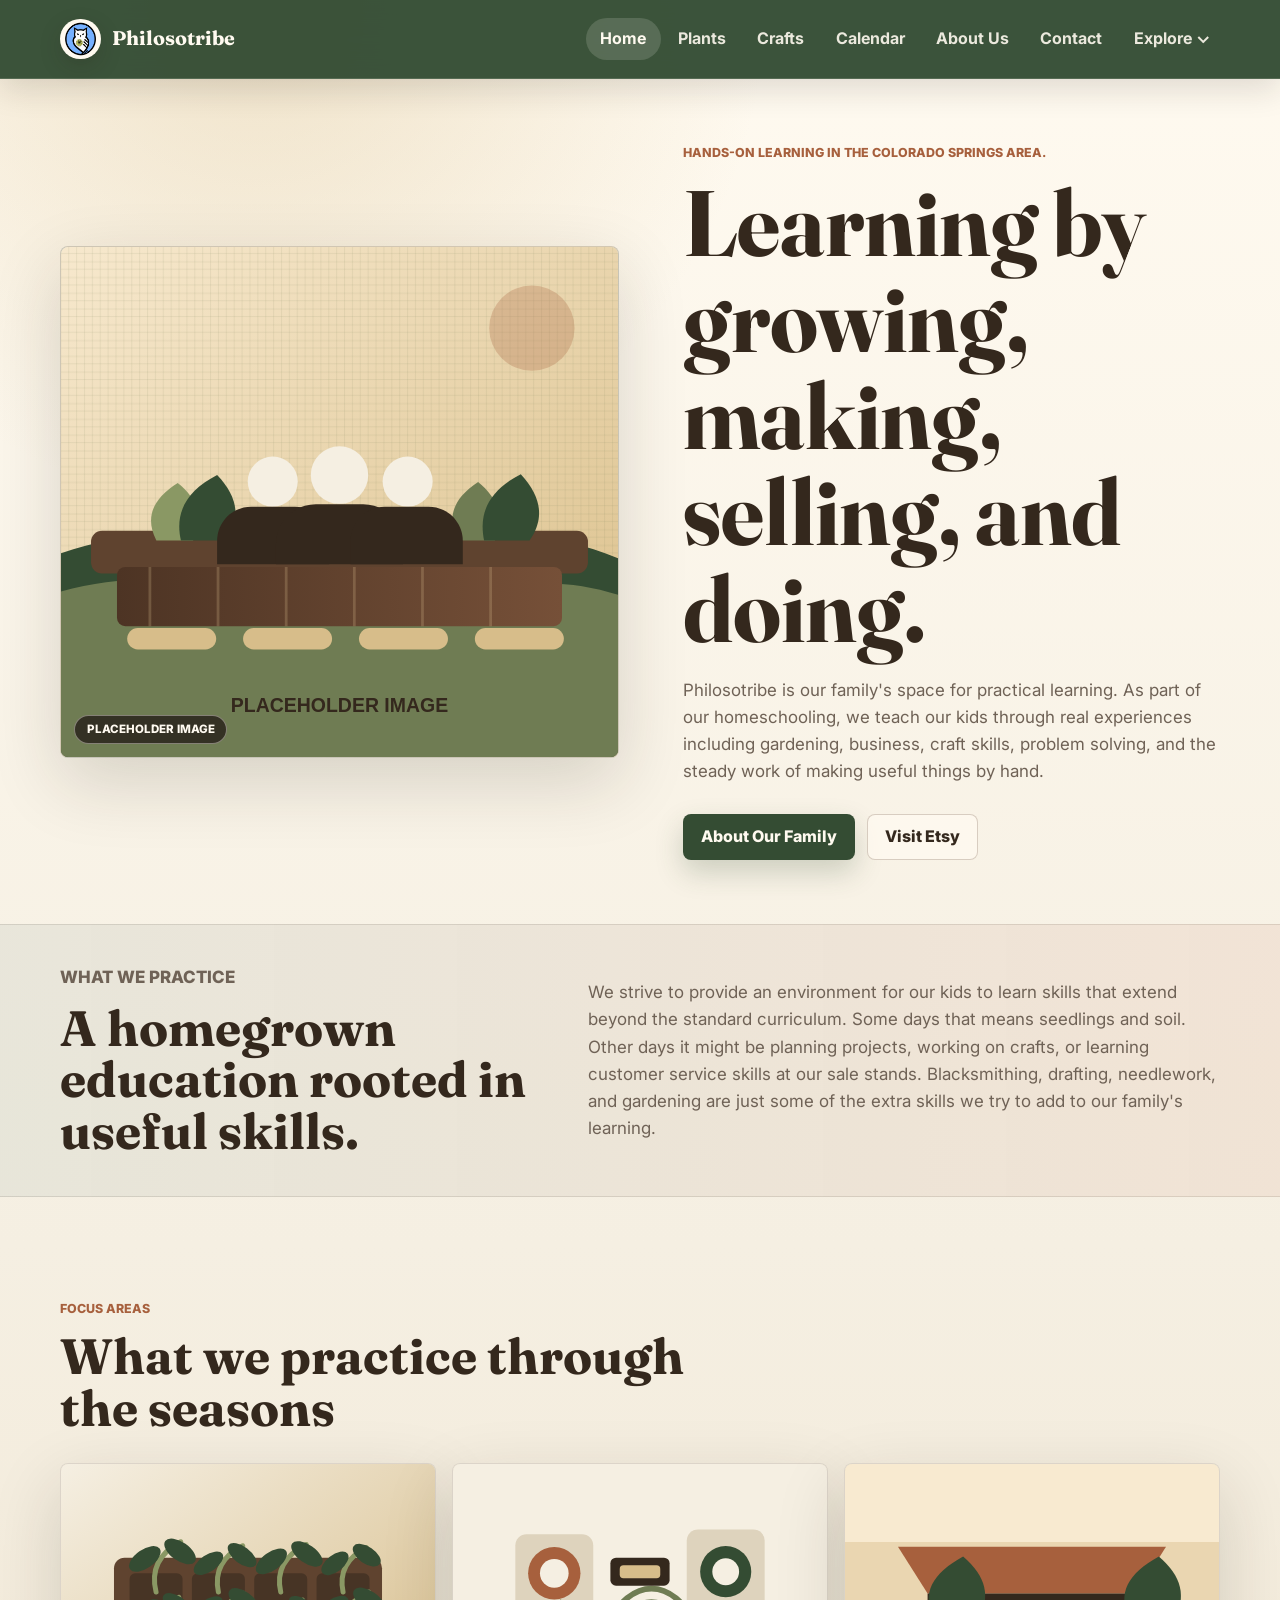
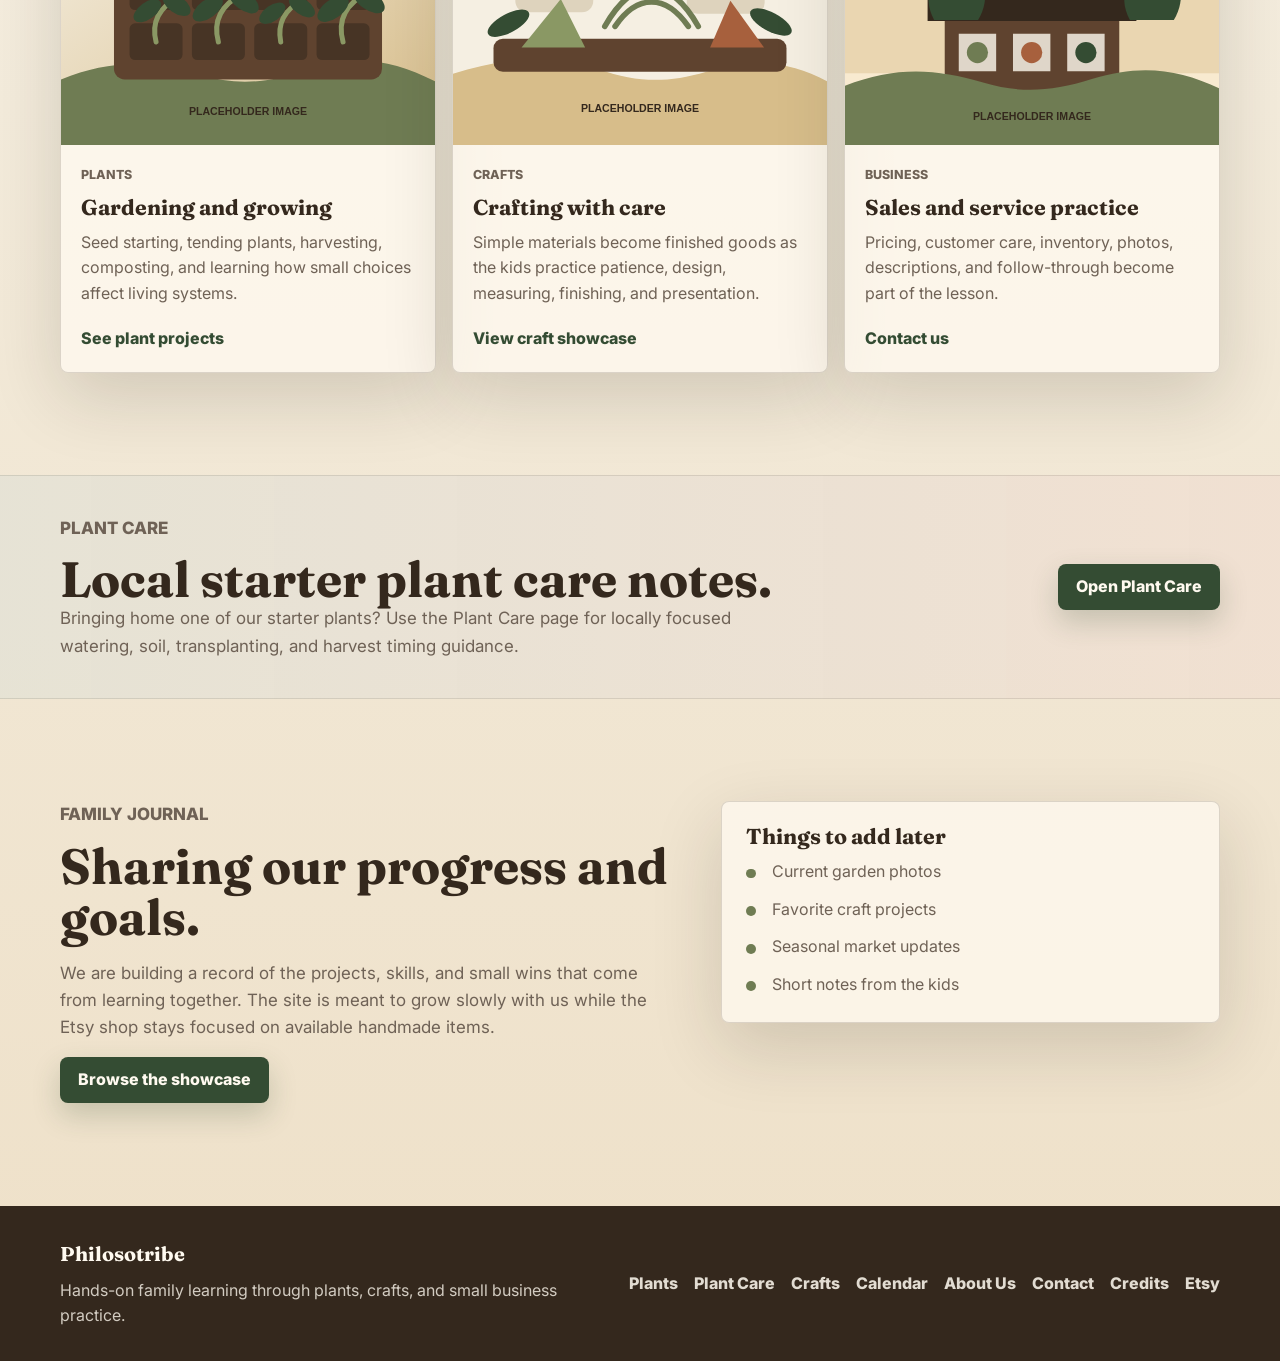
==== commit 73ae1b7e: "Update website and merchant calendar" ====
--- a/index.html
+++ b/index.html
@@ -5,7 +5,7 @@
     <meta name="viewport" content="width=device-width, initial-scale=1">
     <meta
       name="description"
-      content="Philosotribe is a local family learning together through gardening, craft, business, and hands-on experience."
+      content="Philosotribe is a local Colorado Springs family learning together through gardening, craft, business, and hands-on experience."
     >
     <title>Philosotribe | Hands-On Family Learning</title>
     <link rel="icon" type="image/png" href="assets/img/PhilosotribeIcon.png">
@@ -50,6 +50,7 @@
           <a class="nav-link active" href="index.html" aria-current="page">Home</a>
           <a class="nav-link" href="plants.html">Plants</a>
           <a class="nav-link" href="crafts.html">Crafts</a>
+          <a class="nav-link" href="calendar.html">Calendar</a>
           <a class="nav-link" href="about.html">About Us</a>
           <a class="nav-link" href="contact.html">Contact</a>
 
@@ -62,6 +63,7 @@
               <a href="plants.html">Plant Projects</a>
               <a href="plant-care.html">Plant Care</a>
               <a href="crafts.html">Craft Showcase</a>
+              <a href="calendar.html">Merchant Calendar</a>
               <a href="about.html">Our Story</a>
               <a href="contact.html">Get in Touch</a>
               <a href="https://www.etsy.com/shop/Philosotribe" target="_blank" rel="noreferrer">Etsy Store</a>
@@ -78,11 +80,11 @@
           <span class="placeholder-badge">Placeholder image</span>
         </div>
         <div class="hero-copy">
-          <p class="eyebrow">Colorado Springs area. Hands-on learning.</p>
+          <p class="eyebrow">Hands-on learning in the Colorado Springs area.</p>
           <h1>Learning by growing, making, selling, and doing.</h1>
           <p class="hero-text">
-            Philosotribe is our Colorado Springs-area family space for practical learning. We teach our kids through real experience:
-            gardening, business habits, craft skills, problem solving, and the steady work of making useful things by hand.
+            Philosotribe is our family's space for practical learning. As part of our homeschooling, we teach our kids through real experiences including
+            gardening, business, craft skills, problem solving, and the steady work of making useful things by hand.
           </p>
           <div class="hero-actions" aria-label="Primary links">
             <a class="button button-primary" href="about.html">About Our Family</a>
@@ -95,12 +97,12 @@
         <div class="content-grid">
           <div>
             <p class="eyebrow">What we practice</p>
-            <h2 id="learning-heading">A homegrown education rooted in useful work.</h2>
+            <h2 id="learning-heading">A homegrown education rooted in useful skills.</h2>
           </div>
           <p>
-            Our projects give the kids room to try, observe, ask better questions, and build confidence.
-            Some days that means seedlings and soil. Other days it means planning a product, finishing a craft,
-            packaging an order, or learning how a small family business serves real people.
+            We strive to provide an environment for our kids to learn skills that extend beyond the standard curriculum.
+            Some days that means seedlings and soil. Other days it might be planning projects, working on crafts, or learning customer service skills at our sale stands.
+            Blacksmithing, drafting, needlework, and gardening are just some of the extra skills we try to add to our family's learning.
           </p>
         </div>
       </section>
@@ -108,7 +110,7 @@
       <section class="feature-section" aria-labelledby="focus-heading">
         <div class="section-heading">
           <p class="eyebrow">Focus areas</p>
-          <h2 id="focus-heading">The work changes with the season.</h2>
+          <h2 id="focus-heading">What we practice through the seasons</h2>
         </div>
 
         <div class="feature-grid">
@@ -126,7 +128,7 @@
             <img src="assets/img/placeholders/crafts-placeholder.svg" alt="Placeholder illustration of handmade craft supplies on a table" loading="lazy">
             <div class="feature-card-body">
               <p class="card-kicker">Crafts</p>
-              <h3>Making with care</h3>
+              <h3>Crafting with care</h3>
               <p>Simple materials become finished goods as the kids practice patience, design, measuring, finishing, and presentation.</p>
               <span class="text-link">View craft showcase</span>
             </div>
@@ -136,7 +138,7 @@
             <img src="assets/img/placeholders/market-placeholder.svg" alt="Placeholder illustration of a small family market table" loading="lazy">
             <div class="feature-card-body">
               <p class="card-kicker">Business</p>
-              <h3>Real-world habits</h3>
+              <h3>Sales and service practice</h3>
               <p>Pricing, customer care, inventory, photos, descriptions, and follow-through become part of the lesson.</p>
               <span class="text-link">Contact us</span>
             </div>
@@ -149,7 +151,7 @@
           <p class="eyebrow">Plant care</p>
           <h2>Local starter plant care notes.</h2>
           <p>
-            Bringing home one of our starter plants? Use the Plant Care page for Colorado Springs-focused watering,
+            Bringing home one of our starter plants? Use the Plant Care page for locally focused watering,
             soil, transplanting, and harvest timing guidance.
           </p>
         </div>
@@ -158,8 +160,8 @@
 
       <section class="split-section">
         <div class="split-copy">
-          <p class="eyebrow">Family rhythm</p>
-          <h2>Curiosity first, then practice.</h2>
+          <p class="eyebrow">Family Journal</p>
+          <h2>Sharing our progress and goals.</h2>
           <p>
             We are building a record of the projects, skills, and small wins that come from learning together.
             The site is meant to grow slowly with us while the Etsy shop stays focused on available handmade items.
@@ -188,6 +190,7 @@
           <a href="plants.html">Plants</a>
           <a href="plant-care.html">Plant Care</a>
           <a href="crafts.html">Crafts</a>
+          <a href="calendar.html">Calendar</a>
           <a href="about.html">About Us</a>
           <a href="contact.html">Contact</a>
           <a href="credits.html">Credits</a>
--- a/assets/css/styles.css
+++ b/assets/css/styles.css
@@ -40,6 +40,10 @@
   overflow: hidden;
 }
 
+body.event-modal-open {
+  overflow: hidden;
+}
+
 img {
   display: block;
   max-width: 100%;
@@ -274,6 +278,7 @@
 .care-section,
 .care-guide-section,
 .credits-section,
+.calendar-section,
 .cta-band {
   width: min(100% - 2rem, var(--max-width));
   margin: 0 auto;
@@ -478,7 +483,8 @@
 .timeline-section,
 .contact-section,
 .care-section,
-.care-guide-section {
+.care-guide-section,
+.calendar-section {
   padding: clamp(4rem, 8vw, 6.5rem) 0;
 }
 
@@ -1117,6 +1123,426 @@
   outline: none;
 }
 
+.calendar-page {
+  padding: clamp(1.5rem, 4vw, 3.2rem) 0 clamp(3rem, 6vw, 5rem);
+}
+
+.calendar-page-header {
+  display: flex;
+  align-items: end;
+  justify-content: space-between;
+  gap: 1.4rem;
+  margin-bottom: 1.25rem;
+}
+
+.calendar-page-header > div {
+  max-width: 52rem;
+}
+
+.calendar-page-header h1 {
+  max-width: none;
+  margin-bottom: 0.75rem;
+  font-size: clamp(2.45rem, 6vw, 4.25rem);
+}
+
+.calendar-page-header p {
+  color: var(--muted);
+  font-size: 1.05rem;
+}
+
+.merchant-calendar-app {
+  display: grid;
+  gap: 1rem;
+}
+
+.calendar-status,
+.next-sale-banner,
+.merchant-calendar-surface,
+.merchant-selected-event,
+.merchant-event-card {
+  border: 1px solid var(--line);
+  border-radius: var(--radius);
+  background: rgba(255, 250, 240, 0.78);
+  box-shadow: var(--shadow);
+}
+
+.calendar-status {
+  display: grid;
+  justify-items: start;
+  gap: 0.8rem;
+  padding: clamp(1.35rem, 4vw, 2.4rem);
+}
+
+.calendar-status p {
+  color: var(--muted);
+}
+
+.next-sale-banner {
+  display: flex;
+  align-items: center;
+  justify-content: space-between;
+  gap: 1.4rem;
+  background:
+    linear-gradient(135deg, rgba(52, 76, 51, 0.96), rgba(95, 67, 47, 0.94)),
+    var(--moss);
+  color: rgba(255, 250, 240, 0.84);
+  padding: clamp(1.25rem, 4vw, 2rem);
+}
+
+.next-sale-banner .eyebrow,
+.next-sale-banner h2 {
+  color: var(--cream);
+}
+
+.next-sale-banner h2 {
+  max-width: none;
+  margin-bottom: 0.65rem;
+  font-size: clamp(1.85rem, 4vw, 2.7rem);
+}
+
+.next-sale-banner p {
+  margin-bottom: 0.45rem;
+}
+
+.next-sale-time,
+.next-sale-location {
+  font-weight: 800;
+}
+
+.next-sale-description {
+  max-width: 48rem;
+}
+
+.next-sale-actions {
+  display: flex;
+  flex: 0 0 auto;
+  flex-wrap: wrap;
+  gap: 0.6rem;
+}
+
+.next-sale-actions .button-primary {
+  background: var(--cream);
+  color: var(--moss);
+  box-shadow: none;
+}
+
+.next-sale-actions .button-secondary {
+  border-color: rgba(255, 250, 240, 0.35);
+  background: rgba(255, 250, 240, 0.12);
+  color: var(--cream);
+}
+
+.merchant-calendar-surface {
+  overflow: hidden;
+}
+
+.merchant-event-modal {
+  position: fixed;
+  inset: 0;
+  z-index: 80;
+  display: grid;
+  place-items: center;
+  overflow-y: auto;
+  background: rgba(36, 29, 24, 0.62);
+  backdrop-filter: blur(3px);
+  padding: clamp(1rem, 4vw, 2rem);
+  animation: calendar-overlay-in 160ms ease-out;
+}
+
+.merchant-selected-event {
+  position: relative;
+  display: grid;
+  width: min(100%, 36rem);
+  max-height: min(86vh, 44rem);
+  overflow-y: auto;
+  gap: 1rem;
+  background:
+    linear-gradient(145deg, rgba(52, 76, 51, 0.08), rgba(167, 96, 61, 0.14)),
+    var(--cream);
+  box-shadow: 0 34px 90px rgba(20, 15, 10, 0.42);
+  padding: clamp(1.2rem, 4vw, 1.7rem);
+  animation: calendar-card-in 180ms ease-out;
+}
+
+.merchant-selected-event::before {
+  content: "";
+  width: 3.4rem;
+  height: 0.28rem;
+  border-radius: 999px;
+  background: var(--moss);
+}
+
+.merchant-selected-copy {
+  min-width: 0;
+}
+
+.merchant-selected-event h2 {
+  max-width: none;
+  margin-bottom: 0.7rem;
+  font-size: clamp(1.75rem, 4vw, 2.5rem);
+}
+
+.merchant-selected-event p {
+  margin-bottom: 0.65rem;
+}
+
+.merchant-selected-event .merchant-event-actions {
+  align-content: stretch;
+  align-items: stretch;
+  display: grid;
+  gap: 0.6rem;
+  grid-template-columns: repeat(auto-fit, minmax(8.5rem, 1fr));
+  justify-content: stretch;
+  padding-right: 0;
+  width: 100%;
+}
+
+.merchant-selected-event .button {
+  width: 100%;
+}
+
+.merchant-event-actions {
+  display: flex;
+  align-content: start;
+  align-items: start;
+  flex-wrap: wrap;
+  justify-content: end;
+  gap: 0.55rem;
+  padding-right: 2.4rem;
+}
+
+.selected-event-close {
+  position: absolute;
+  top: 0.8rem;
+  right: 0.8rem;
+  min-height: 2rem;
+  width: 2rem;
+  padding: 0;
+}
+
+.merchant-calendar-toolbar {
+  display: flex;
+  align-items: center;
+  justify-content: space-between;
+  gap: 1rem;
+  border-bottom: 1px solid var(--line);
+  background:
+    linear-gradient(90deg, rgba(52, 76, 51, 0.08), rgba(167, 96, 61, 0.1)),
+    rgba(255, 250, 240, 0.86);
+  padding: 1rem;
+}
+
+.merchant-calendar-toolbar h2 {
+  margin-bottom: 0;
+  font-size: clamp(1.55rem, 3vw, 2.2rem);
+}
+
+.merchant-calendar-controls {
+  display: flex;
+  flex: 0 0 auto;
+  gap: 0.45rem;
+}
+
+.calendar-icon-button,
+.calendar-text-button {
+  min-height: 2.6rem;
+  border: 1px solid rgba(95, 67, 47, 0.22);
+  border-radius: var(--radius);
+  background: rgba(255, 250, 240, 0.84);
+  color: var(--soil);
+  cursor: pointer;
+  font: inherit;
+  font-weight: 900;
+}
+
+.calendar-icon-button {
+  width: 2.7rem;
+}
+
+.calendar-text-button {
+  padding: 0 0.9rem;
+}
+
+.calendar-icon-button:hover,
+.calendar-icon-button:focus-visible,
+.calendar-text-button:hover,
+.calendar-text-button:focus-visible {
+  border-color: rgba(167, 96, 61, 0.45);
+  color: var(--clay);
+  outline: none;
+}
+
+.merchant-calendar-body {
+  display: grid;
+  grid-template-columns: minmax(0, 1fr) minmax(18rem, 0.38fr);
+  gap: 1px;
+  background: var(--line);
+}
+
+.merchant-month,
+.merchant-event-list {
+  background: rgba(255, 250, 240, 0.72);
+}
+
+.merchant-weekdays,
+.merchant-days-grid {
+  display: grid;
+  grid-template-columns: repeat(7, minmax(0, 1fr));
+}
+
+.merchant-weekdays {
+  border-bottom: 1px solid var(--line);
+}
+
+.merchant-weekdays span {
+  color: var(--muted);
+  font-size: 0.74rem;
+  font-weight: 900;
+  padding: 0.72rem 0.8rem;
+  text-transform: uppercase;
+}
+
+.merchant-day {
+  min-height: 8.4rem;
+  display: grid;
+  align-content: start;
+  gap: 0.35rem;
+  border-right: 1px solid var(--line);
+  border-bottom: 1px solid var(--line);
+  background: rgba(255, 250, 240, 0.7);
+  padding: 0.65rem;
+}
+
+.merchant-day:nth-child(7n) {
+  border-right: 0;
+}
+
+.merchant-day-number {
+  width: 1.9rem;
+  height: 1.9rem;
+  display: grid;
+  place-items: center;
+  color: var(--soil);
+  font-weight: 900;
+}
+
+.merchant-day.today .merchant-day-number {
+  border-radius: 50%;
+  background: var(--moss);
+  color: var(--cream);
+}
+
+.muted-day {
+  background: rgba(222, 211, 189, 0.28);
+}
+
+.muted-day .merchant-day-number {
+  color: rgba(111, 98, 86, 0.72);
+}
+
+.merchant-day-chip {
+  overflow: hidden;
+  border: 0;
+  border-radius: 6px;
+  background: rgba(52, 76, 51, 0.12);
+  color: var(--moss);
+  cursor: pointer;
+  font-size: 0.78rem;
+  font-weight: 900;
+  line-height: 1.25;
+  padding: 0.34rem 0.42rem;
+  text-decoration: none;
+  text-overflow: ellipsis;
+  white-space: nowrap;
+}
+
+.merchant-day-chip:hover,
+.merchant-day-chip:focus-visible,
+.merchant-day-chip.active {
+  background: var(--moss);
+  color: var(--cream);
+  outline: none;
+}
+
+.merchant-more-count {
+  color: var(--clay);
+  font-size: 0.74rem;
+  font-weight: 900;
+}
+
+.merchant-event-list {
+  display: grid;
+  align-content: start;
+  gap: 0.8rem;
+  padding: 1rem;
+}
+
+.merchant-event-list-heading h2 {
+  margin-bottom: 0;
+  font-size: clamp(1.4rem, 3vw, 1.9rem);
+}
+
+.merchant-event-card {
+  box-shadow: 0 14px 34px rgba(37, 29, 20, 0.09);
+  padding: 1rem;
+}
+
+.merchant-event-card h3 {
+  margin-bottom: 0.55rem;
+  font-size: 1.15rem;
+}
+
+.merchant-event-card p {
+  margin-bottom: 0.65rem;
+}
+
+.merchant-event-time,
+.merchant-event-location {
+  color: var(--soil);
+  font-weight: 850;
+}
+
+.merchant-event-description {
+  color: var(--muted);
+}
+
+.merchant-detail-button {
+  border: 0;
+  background: transparent;
+  cursor: pointer;
+  font: inherit;
+  padding: 0;
+}
+
+@keyframes calendar-overlay-in {
+  from {
+    opacity: 0;
+  }
+
+  to {
+    opacity: 1;
+  }
+}
+
+@keyframes calendar-card-in {
+  from {
+    opacity: 0;
+    transform: translateY(0.8rem) scale(0.98);
+  }
+
+  to {
+    opacity: 1;
+    transform: translateY(0) scale(1);
+  }
+}
+
+@media (prefers-reduced-motion: reduce) {
+  .merchant-event-modal,
+  .merchant-selected-event {
+    animation: none;
+  }
+}
+
 .site-footer {
   background: var(--soil);
   color: rgba(255, 250, 240, 0.78);
@@ -1261,6 +1687,29 @@
 
   .care-details {
     grid-template-columns: repeat(2, minmax(0, 1fr));
+  }
+
+  .calendar-page-header {
+    align-items: flex-start;
+    flex-direction: column;
+  }
+
+  .next-sale-banner {
+    align-items: flex-start;
+    flex-direction: column;
+  }
+
+  .merchant-selected-event {
+    grid-template-columns: 1fr;
+  }
+
+  .merchant-event-actions {
+    justify-content: start;
+    padding-right: 0;
+  }
+
+  .merchant-calendar-body {
+    grid-template-columns: 1fr;
   }
 
   .process-grid,
@@ -1294,6 +1743,7 @@
   .care-section,
   .care-guide-section,
   .credits-section,
+  .calendar-section,
   .cta-band,
   .footer-inner {
     width: min(100% - 1rem, var(--max-width));
@@ -1326,6 +1776,62 @@
   .hero-actions,
   .button {
     width: 100%;
+  }
+
+  .calendar-page {
+    padding-top: 1.35rem;
+  }
+
+  .next-sale-actions,
+  .next-sale-actions .button,
+  .merchant-event-actions .button {
+    width: 100%;
+  }
+
+  .merchant-selected-event .merchant-event-actions {
+    grid-template-columns: 1fr;
+  }
+
+  .merchant-calendar-toolbar {
+    align-items: stretch;
+    flex-direction: column;
+  }
+
+  .merchant-month {
+    overflow-x: visible;
+  }
+
+  .merchant-weekdays,
+  .merchant-days-grid {
+    min-width: 0;
+  }
+
+  .merchant-weekdays span {
+    padding: 0.55rem 0.2rem;
+    text-align: center;
+  }
+
+  .merchant-day {
+    min-height: 4.9rem;
+    gap: 0.28rem;
+    padding: 0.34rem;
+  }
+
+  .merchant-day-number {
+    width: 1.55rem;
+    height: 1.55rem;
+    font-size: 0.86rem;
+  }
+
+  .merchant-day-chip {
+    min-height: 0.52rem;
+    overflow: hidden;
+    color: transparent;
+    padding: 0;
+  }
+
+  .merchant-more-count {
+    font-size: 0;
   }
 
   .care-controls {
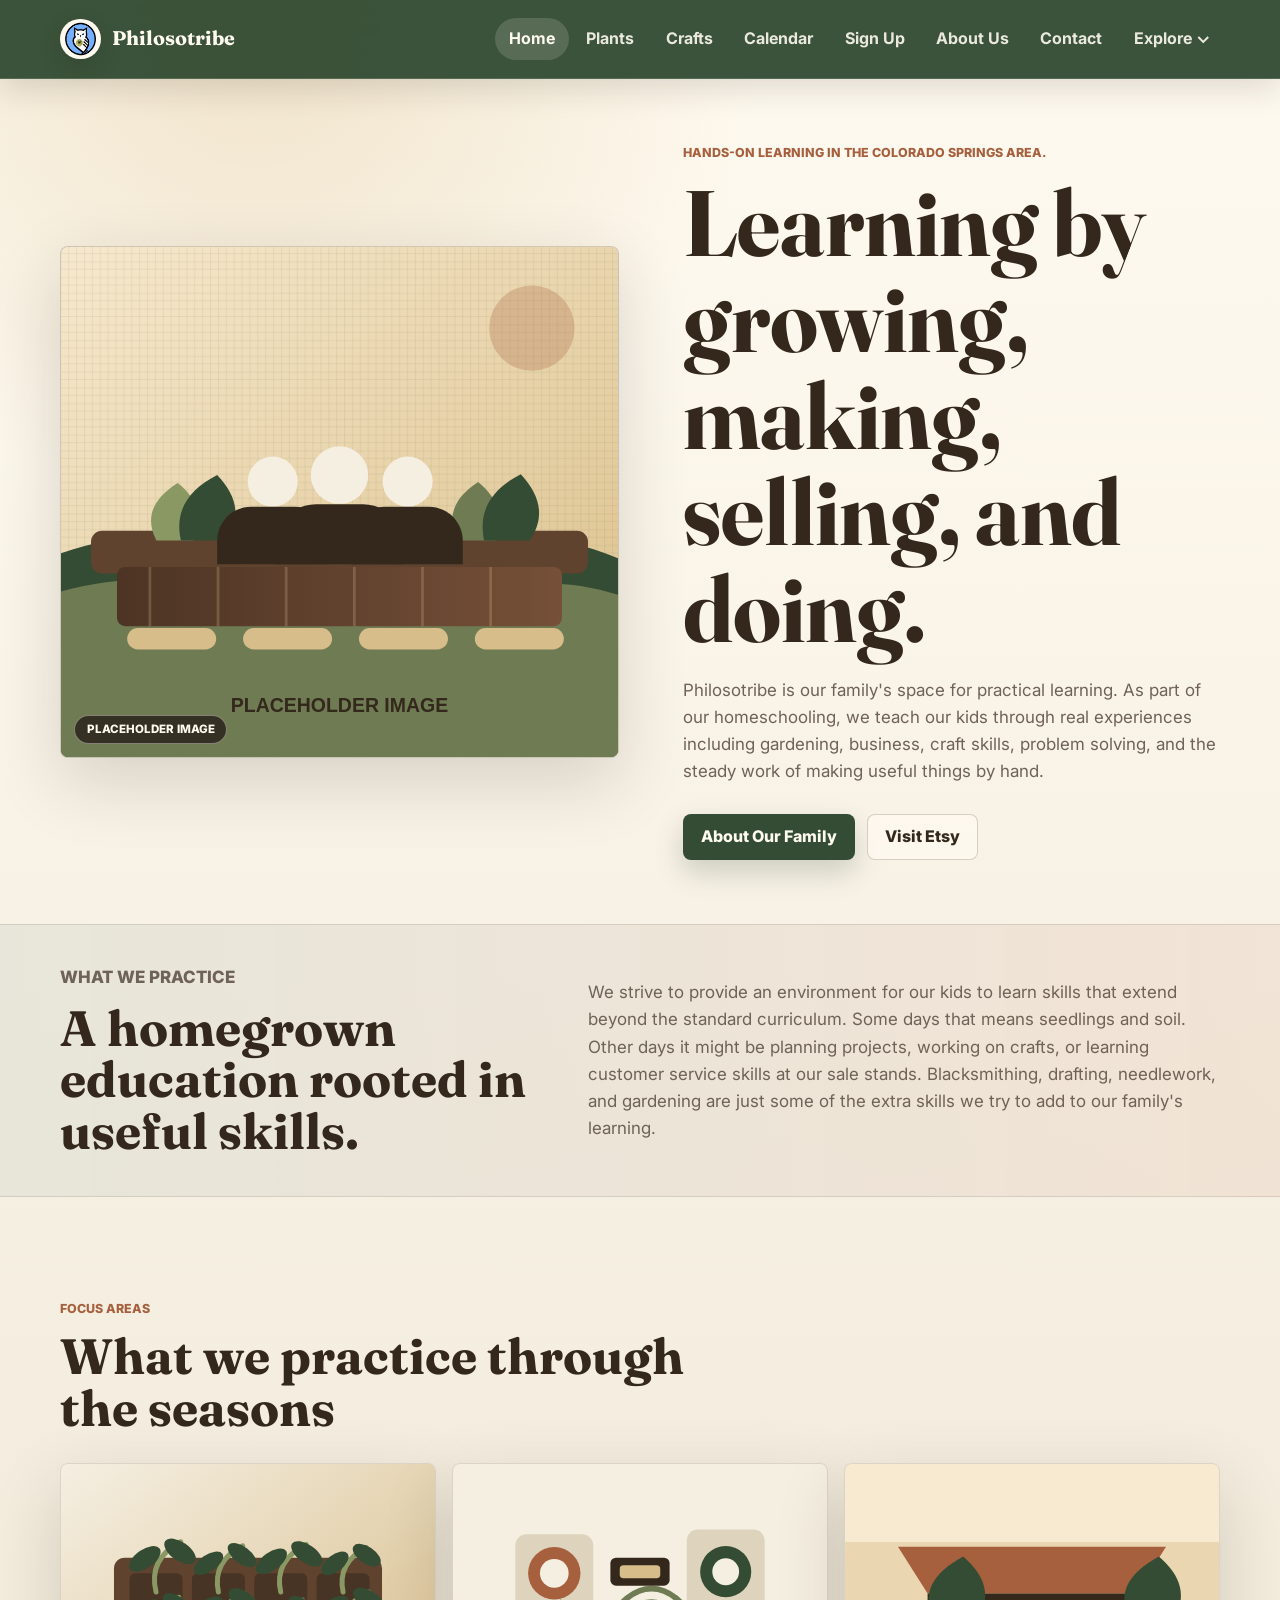
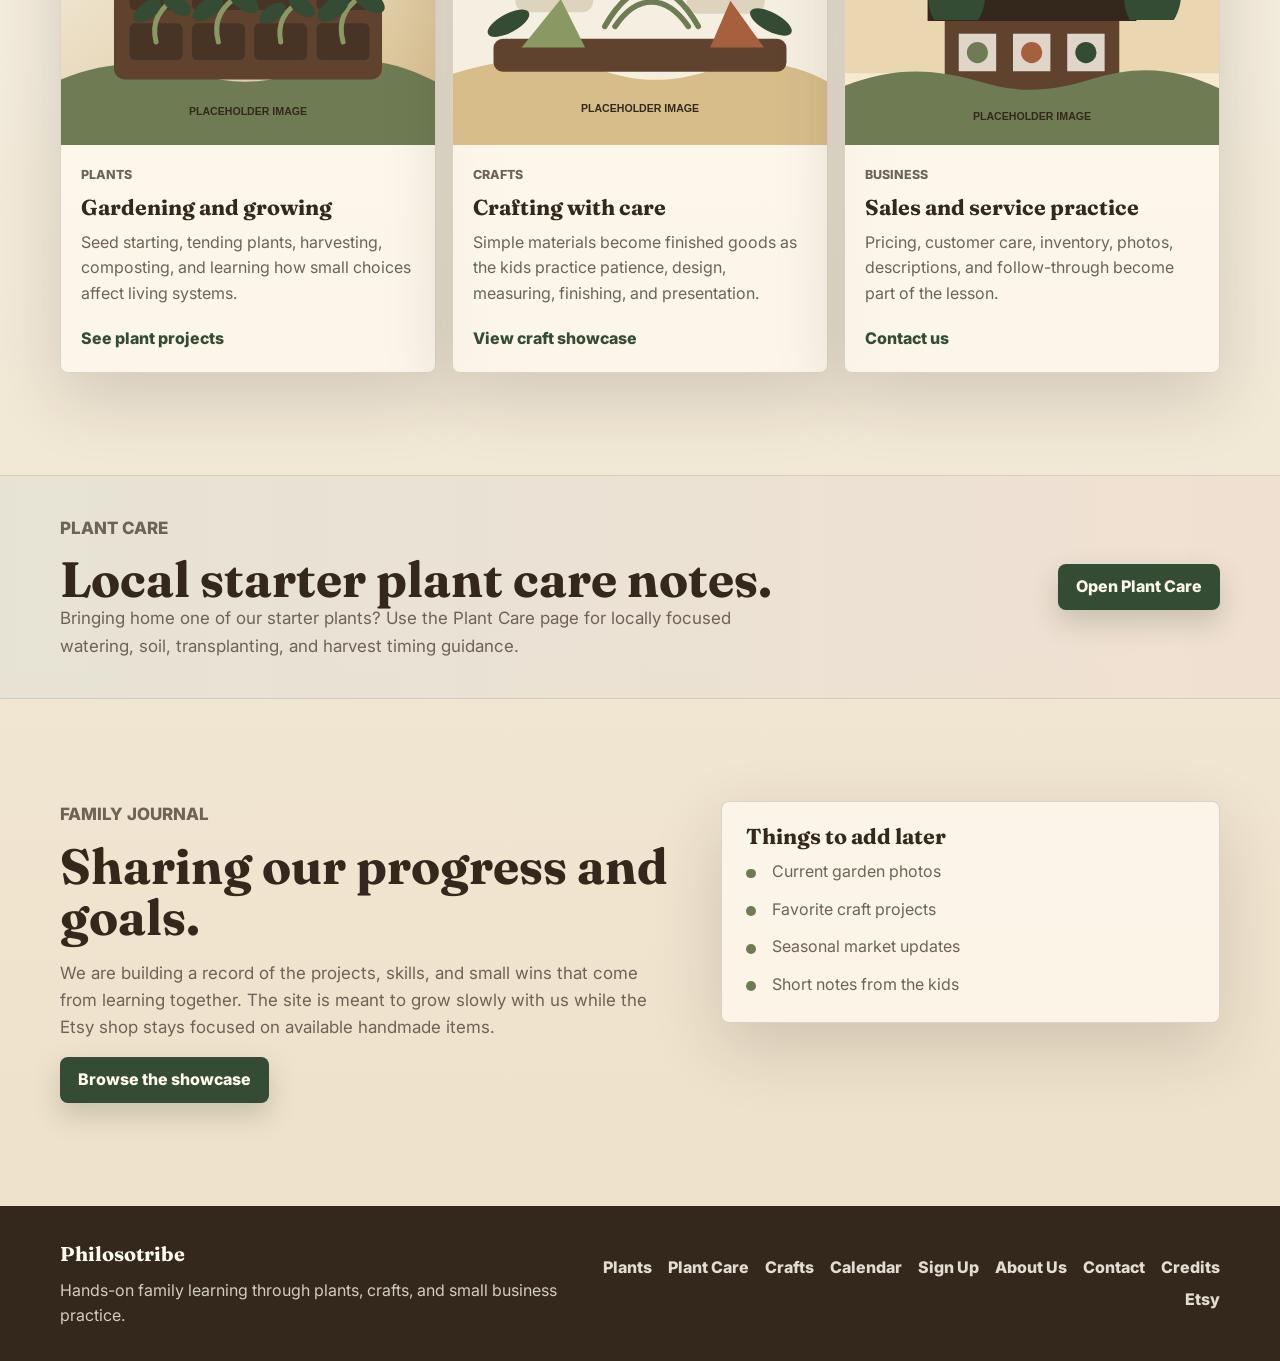
==== commit 6cfd560d: "Add newsletter signup page" ====
--- a/index.html
+++ b/index.html
@@ -51,6 +51,7 @@
           <a class="nav-link" href="plants.html">Plants</a>
           <a class="nav-link" href="crafts.html">Crafts</a>
           <a class="nav-link" href="calendar.html">Calendar</a>
+          <a class="nav-link" href="sign-up/">Sign Up</a>
           <a class="nav-link" href="about.html">About Us</a>
           <a class="nav-link" href="contact.html">Contact</a>
 
@@ -64,6 +65,7 @@
               <a href="plant-care.html">Plant Care</a>
               <a href="crafts.html">Craft Showcase</a>
               <a href="calendar.html">Merchant Calendar</a>
+              <a href="sign-up/">Newsletter Sign Up</a>
               <a href="about.html">Our Story</a>
               <a href="contact.html">Get in Touch</a>
               <a href="https://www.etsy.com/shop/Philosotribe" target="_blank" rel="noreferrer">Etsy Store</a>
@@ -191,6 +193,7 @@
           <a href="plant-care.html">Plant Care</a>
           <a href="crafts.html">Crafts</a>
           <a href="calendar.html">Calendar</a>
+          <a href="sign-up/">Sign Up</a>
           <a href="about.html">About Us</a>
           <a href="contact.html">Contact</a>
           <a href="credits.html">Credits</a>
--- a/assets/css/styles.css
+++ b/assets/css/styles.css
@@ -279,6 +279,7 @@
 .care-guide-section,
 .credits-section,
 .calendar-section,
+.signup-section,
 .cta-band {
   width: min(100% - 2rem, var(--max-width));
   margin: 0 auto;
@@ -484,7 +485,8 @@
 .contact-section,
 .care-section,
 .care-guide-section,
-.calendar-section {
+.calendar-section,
+.signup-section {
   padding: clamp(4rem, 8vw, 6.5rem) 0;
 }
 
@@ -768,6 +770,249 @@
   color: var(--moss);
   font-weight: 800;
   overflow-wrap: anywhere;
+}
+
+.signup-page {
+  padding-bottom: clamp(2rem, 5vw, 4rem);
+}
+
+.signup-layout {
+  display: grid;
+  grid-template-columns: minmax(0, 1fr) minmax(19rem, 0.72fr);
+  gap: clamp(1.5rem, 5vw, 4rem);
+  align-items: center;
+}
+
+.signup-copy {
+  max-width: 44rem;
+}
+
+.signup-copy h1 {
+  max-width: 12ch;
+  margin-bottom: 1rem;
+  font-size: clamp(3rem, 7vw, 5.15rem);
+}
+
+.signup-copy > p {
+  max-width: 42rem;
+  color: var(--muted);
+  font-size: 1.08rem;
+}
+
+.signup-highlights {
+  display: grid;
+  gap: 0.65rem;
+  margin: 1.6rem 0 0;
+  padding: 0;
+  list-style: none;
+}
+
+.signup-highlights li {
+  position: relative;
+  padding-left: 1.65rem;
+  color: var(--soil);
+  font-weight: 800;
+}
+
+.signup-highlights li::before {
+  content: "";
+  position: absolute;
+  left: 0;
+  top: 0.72em;
+  width: 0.7rem;
+  height: 0.7rem;
+  border-radius: 50%;
+  background: var(--clay);
+  box-shadow: 0 0 0 0.28rem rgba(167, 96, 61, 0.14);
+}
+
+.signup-form-panel {
+  position: relative;
+  overflow: hidden;
+  border: 1px solid rgba(52, 40, 29, 0.14);
+  border-radius: var(--radius);
+  background:
+    linear-gradient(145deg, rgba(52, 76, 51, 0.13), rgba(215, 189, 138, 0.23)),
+    rgba(255, 250, 240, 0.86);
+  box-shadow: var(--shadow);
+  padding: clamp(1rem, 3vw, 1.45rem);
+}
+
+.signup-form-panel::before {
+  content: "";
+  display: block;
+  width: 4.2rem;
+  height: 0.32rem;
+  margin-bottom: 1rem;
+  border-radius: 999px;
+  background: var(--moss);
+}
+
+.mailerlite-signup #mlb2-42005301.ml-form-embedContainer {
+  display: block;
+  width: 100% !important;
+  margin: 0;
+}
+
+.mailerlite-signup .ml-form-align-center,
+.mailerlite-signup .ml-form-embedWrapper,
+.mailerlite-signup .ml-form-embedBody {
+  display: block !important;
+  width: 100% !important;
+}
+
+.mailerlite-signup .ml-form-embedWrapper {
+  max-width: none !important;
+  border: 0 !important;
+  border-radius: 0 !important;
+  background: transparent !important;
+}
+
+.mailerlite-signup .ml-form-embedBody,
+.mailerlite-signup .ml-form-successBody {
+  padding: 0 !important;
+}
+
+.mailerlite-signup .ml-form-embedContent,
+.mailerlite-signup .ml-form-successContent {
+  margin: 0 0 1.15rem !important;
+  text-align: left !important;
+}
+
+.mailerlite-signup .ml-form-embedContent h4,
+.mailerlite-signup .ml-form-successContent h4 {
+  margin: 0 0 0.45rem !important;
+  color: var(--soil) !important;
+  font-family: "Fraunces", Georgia, serif !important;
+  font-size: clamp(1.75rem, 4vw, 2.35rem) !important;
+  font-weight: 700 !important;
+  line-height: 1.04 !important;
+  letter-spacing: 0 !important;
+}
+
+.mailerlite-signup .ml-form-embedContent p,
+.mailerlite-signup .ml-form-successContent p {
+  margin: 0 !important;
+  color: var(--muted) !important;
+  font-family: inherit !important;
+  font-size: 1rem !important;
+  line-height: 1.55 !important;
+}
+
+.mailerlite-signup .ml-form-formContent,
+.mailerlite-signup .ml-form-fieldRow {
+  margin: 0 0 0.75rem !important;
+  width: 100% !important;
+}
+
+.mailerlite-signup input[type="email"] {
+  width: 100% !important;
+  min-height: 3.15rem !important;
+  border: 1px solid rgba(95, 67, 47, 0.28) !important;
+  border-radius: var(--radius) !important;
+  background: rgba(255, 250, 240, 0.86) !important;
+  color: var(--ink) !important;
+  font: inherit !important;
+  line-height: 1.4 !important;
+  padding: 0 0.95rem !important;
+  box-shadow: inset 0 1px 0 rgba(255, 250, 240, 0.8);
+}
+
+.mailerlite-signup input[type="email"]::placeholder {
+  color: rgba(111, 98, 86, 0.86) !important;
+}
+
+.mailerlite-signup input[type="email"]:focus {
+  border-color: rgba(52, 76, 51, 0.72) !important;
+  outline: 3px solid rgba(111, 124, 83, 0.22);
+}
+
+.mailerlite-signup .ml-form-embedSubmit {
+  width: 100% !important;
+  margin: 0 !important;
+}
+
+.mailerlite-signup .ml-form-embedSubmit button.primary {
+  display: inline-flex !important;
+  width: 100% !important;
+  min-height: 3.15rem !important;
+  align-items: center !important;
+  justify-content: center !important;
+  border: 1px solid transparent !important;
+  border-radius: var(--radius) !important;
+  background: var(--moss) !important;
+  color: var(--cream) !important;
+  cursor: pointer !important;
+  font: inherit !important;
+  font-weight: 900 !important;
+  line-height: 1.2 !important;
+  padding: 0 1.05rem !important;
+  transition: background 150ms ease, transform 150ms ease;
+}
+
+.mailerlite-signup .ml-form-embedSubmit button.loading {
+  width: 100% !important;
+  min-height: 3.15rem !important;
+  border: 1px solid transparent !important;
+  border-radius: var(--radius) !important;
+  background: var(--moss) !important;
+  color: var(--cream) !important;
+}
+
+.mailerlite-signup .ml-form-embedSubmit button.primary:hover,
+.mailerlite-signup .ml-form-embedSubmit button.primary:focus-visible {
+  background: #283b29 !important;
+  outline: none;
+  transform: translateY(-1px);
+}
+
+.ml-form-embedSubmitLoad {
+  display: inline-block;
+  width: 20px;
+  height: 20px;
+}
+
+.ml-form-embedSubmitLoad::after {
+  content: "";
+  display: block;
+  width: 11px;
+  height: 11px;
+  margin: 1px;
+  border: 4px solid var(--cream);
+  border-color: var(--cream) var(--cream) var(--cream) transparent;
+  border-radius: 50%;
+  animation: ml-form-embedSubmitLoad 1.2s linear infinite;
+}
+
+@keyframes ml-form-embedSubmitLoad {
+  to {
+    transform: rotate(360deg);
+  }
+}
+
+.signup-notes {
+  display: grid;
+  grid-template-columns: repeat(2, minmax(0, 1fr));
+  gap: 1rem;
+  padding-top: 0;
+}
+
+.signup-notes article {
+  border: 1px solid var(--line);
+  border-radius: var(--radius);
+  background: rgba(255, 250, 240, 0.72);
+  box-shadow: 0 16px 42px rgba(37, 29, 20, 0.1);
+  padding: 1.25rem;
+}
+
+.signup-notes h2 {
+  margin-bottom: 0.55rem;
+  font-size: 1.35rem;
+}
+
+.signup-notes p {
+  margin: 0;
+  color: var(--muted);
 }
 
 .care-grid {
@@ -1629,7 +1874,8 @@
   .page-hero,
   .content-grid,
   .split-section,
-  .story-section {
+  .story-section,
+  .signup-layout {
     grid-template-columns: 1fr;
   }
 
@@ -1697,6 +1943,14 @@
   .next-sale-banner {
     align-items: flex-start;
     flex-direction: column;
+  }
+
+  .signup-copy h1 {
+    max-width: 14ch;
+  }
+
+  .signup-notes {
+    grid-template-columns: 1fr;
   }
 
   .merchant-selected-event {
@@ -1744,6 +1998,7 @@
   .care-guide-section,
   .credits-section,
   .calendar-section,
+  .signup-section,
   .cta-band,
   .footer-inner {
     width: min(100% - 1rem, var(--max-width));
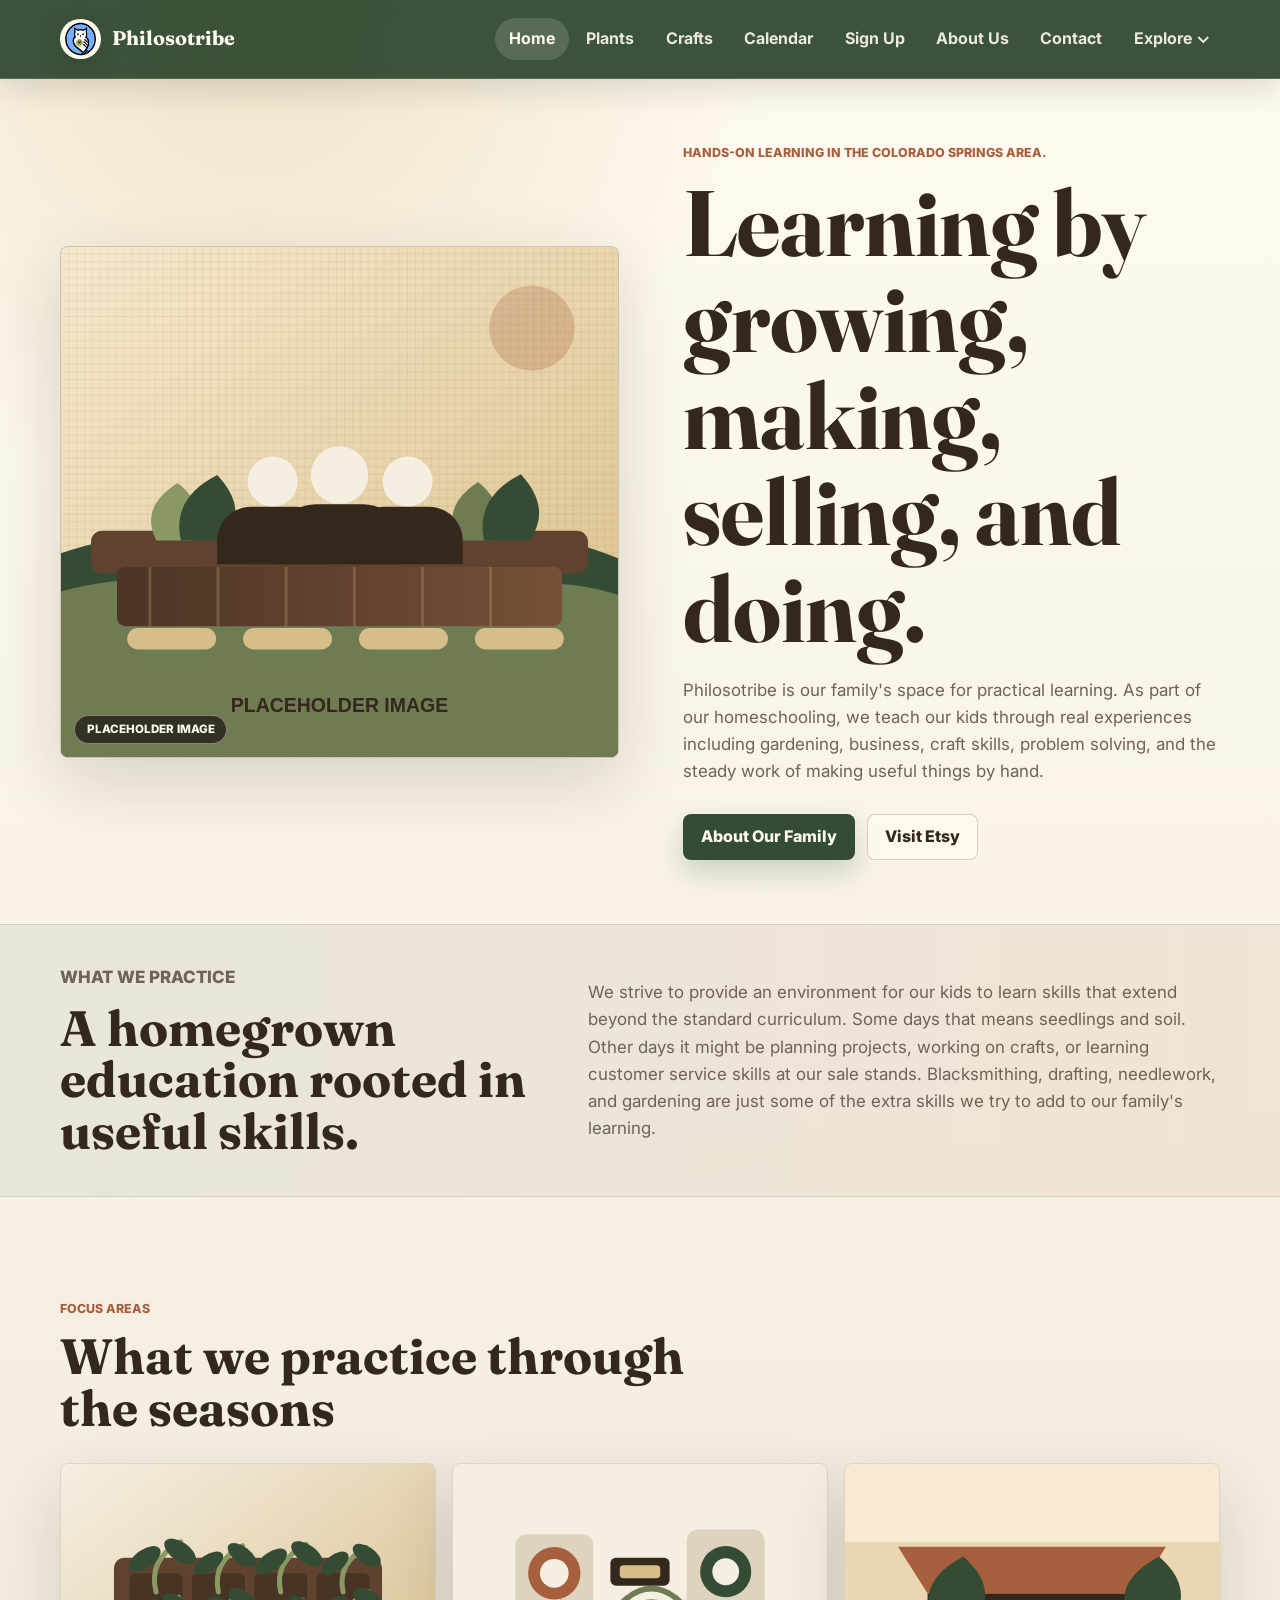
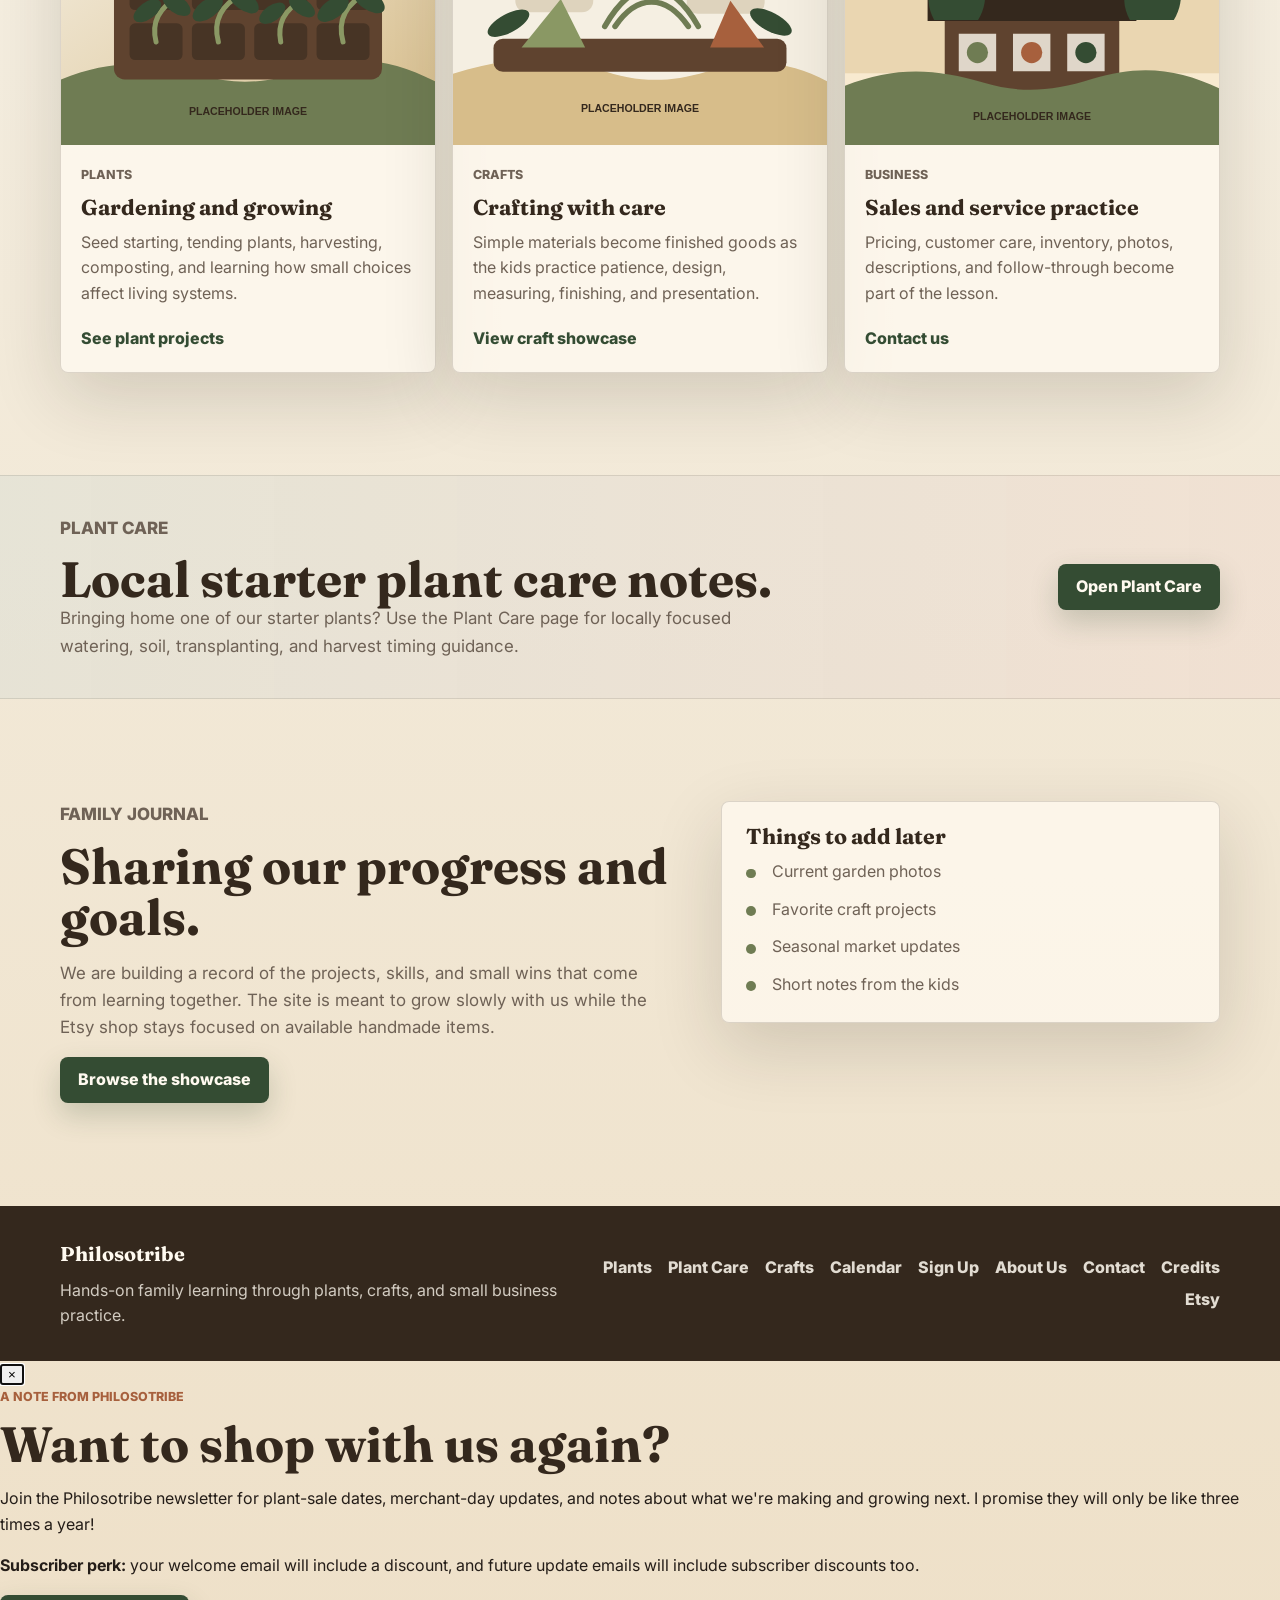
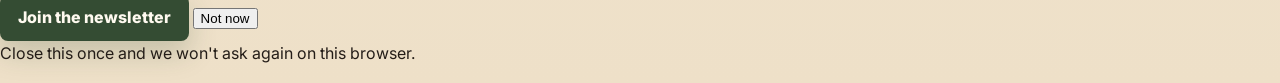
==== commit 0f29b7a1: "Add files via upload" ====
--- a/index.html
+++ b/index.html
@@ -3,13 +3,16 @@
   <head>
     <meta charset="utf-8">
     <meta name="viewport" content="width=device-width, initial-scale=1">
+    <meta http-equiv="Cache-Control" content="no-cache, no-store, must-revalidate">
+    <meta http-equiv="Pragma" content="no-cache">
+    <meta http-equiv="Expires" content="0">
     <meta
       name="description"
       content="Philosotribe is a local Colorado Springs family learning together through gardening, craft, business, and hands-on experience."
     >
     <title>Philosotribe | Hands-On Family Learning</title>
-    <link rel="icon" type="image/png" href="assets/img/PhilosotribeIcon.png">
-    <link rel="apple-touch-icon" href="assets/img/PhilosotribeIcon.png">
+    <link rel="icon" type="image/png" href="assets/img/PhilosotribeIcon.png?v=2026-08-08-1">
+    <link rel="apple-touch-icon" href="assets/img/PhilosotribeIcon.png?v=2026-08-08-1">
     <meta property="og:site_name" content="Philosotribe">
     <meta property="og:type" content="website">
     <meta property="og:title" content="Philosotribe | Hands-On Family Learning">
@@ -18,7 +21,7 @@
       content="A Colorado Springs-area family learning through gardening, crafts, small business, and hands-on work."
     >
     <meta property="og:url" content="https://philosotribe.org/">
-    <meta property="og:image" content="https://philosotribe.org/assets/img/OpenGraph.jpg">
+    <meta property="og:image" content="https://philosotribe.org/assets/img/OpenGraph.jpg?v=2026-08-08-1">
     <meta property="og:image:alt" content="Philosotribe logo">
     <meta name="twitter:card" content="summary_large_image">
     <link rel="preconnect" href="https://fonts.googleapis.com">
@@ -27,7 +30,74 @@
       href="https://fonts.googleapis.com/css2?family=Fraunces:opsz,wght@9..144,600;9..144,700&family=Inter:wght@400;500;600;700&display=swap"
       rel="stylesheet"
     >
-    <link rel="stylesheet" href="assets/css/styles.css">
+    <script>
+      (function () {
+        window.PHILOSOTRIBE_ASSET_ROOT = "";
+        document.write('<script src="assets/js/site-version.js?bootstrap=' + Date.now() + '"><\/script>');
+      }());
+    </script>
+    <script>
+      (function () {
+        const version = window.PHILOSOTRIBE_SITE_VERSION || "uncached";
+        window.PHILOSOTRIBE_ASSET_VERSION = version;
+
+        window.philosotribeAssetUrl = function (url) {
+          if (!url || /^(?:data:|blob:|mailto:|tel:|javascript:)/i.test(url)) {
+            return url;
+          }
+
+          try {
+            const absolute = new URL(url, window.location.href);
+            if (absolute.origin !== window.location.origin) {
+              return url;
+            }
+          } catch (_) {
+            return url;
+          }
+
+          const hashIndex = url.indexOf("#");
+          const hash = hashIndex >= 0 ? url.slice(hashIndex) : "";
+          const withoutHash = hashIndex >= 0 ? url.slice(0, hashIndex) : url;
+          const queryIndex = withoutHash.indexOf("?");
+          const path = queryIndex >= 0 ? withoutHash.slice(0, queryIndex) : withoutHash;
+          const query = queryIndex >= 0 ? withoutHash.slice(queryIndex + 1) : "";
+          const params = new URLSearchParams(query);
+          params.set("v", version);
+          return path + "?" + params.toString() + hash;
+        };
+
+        // If this browser has an older cached copy of this page, force a one-time
+        // navigation to a versioned HTML URL when the site version changes.
+        try {
+          const pageKey = "philosotribe-page-version:" + window.location.pathname;
+          const previousVersion = window.localStorage.getItem(pageKey);
+          const pageUrl = new URL(window.location.href);
+          const urlVersion = pageUrl.searchParams.get("_sitev");
+          const versionChanged = previousVersion && previousVersion !== version;
+          const staleVersionedUrl = urlVersion && urlVersion !== version;
+
+          window.localStorage.setItem(pageKey, version);
+
+          if ((versionChanged || staleVersionedUrl) && urlVersion !== version) {
+            pageUrl.searchParams.set("_sitev", version);
+            window.location.replace(pageUrl.toString());
+            return;
+          }
+        } catch (_) {
+          // Cache-busting of CSS, JS, and images still works when storage is disabled.
+        }
+
+        document.querySelectorAll('link[rel~="icon"], link[rel="apple-touch-icon"]').forEach((link) => {
+          const href = link.getAttribute("href");
+          if (href) {
+            link.setAttribute("href", window.philosotribeAssetUrl(href));
+          }
+        });
+
+        document.write('<link rel="stylesheet" href="' + window.philosotribeAssetUrl("assets/css/styles.css") + '">');
+      }());
+    </script>
+    <noscript><link rel="stylesheet" href="assets/css/styles.css?v=2026-08-08-1"></noscript>
   </head>
   <body>
     <a class="skip-link" href="#main">Skip to content</a>
@@ -35,7 +105,7 @@
     <header class="site-header" data-site-header>
       <nav class="nav-shell" aria-label="Main navigation">
         <a class="brand" href="index.html" aria-label="Philosotribe home">
-          <span class="brand-mark" aria-hidden="true"><img src="assets/img/PhilosotribeIcon.png" alt=""></span>
+          <span class="brand-mark" aria-hidden="true"><img src="assets/img/PhilosotribeIcon.png?v=2026-08-08-1" alt=""></span>
           <span class="brand-text">Philosotribe</span>
         </a>
 
@@ -78,7 +148,7 @@
     <main id="main">
       <section class="hero">
         <div class="hero-media">
-          <img src="assets/img/placeholders/family-garden-placeholder.svg" alt="Placeholder illustration of a family garden work table">
+          <img src="assets/img/placeholders/family-garden-placeholder.svg?v=2026-08-08-1" alt="Placeholder illustration of a family garden work table">
           <span class="placeholder-badge">Placeholder image</span>
         </div>
         <div class="hero-copy">
@@ -117,7 +187,7 @@
 
         <div class="feature-grid">
           <a class="feature-card feature-link-card" href="plants.html" aria-label="See plant projects">
-            <img src="assets/img/placeholders/seedlings-placeholder.svg" alt="Placeholder illustration of seed trays and garden tools" loading="lazy">
+            <img src="assets/img/placeholders/seedlings-placeholder.svg?v=2026-08-08-1" alt="Placeholder illustration of seed trays and garden tools" loading="lazy">
             <div class="feature-card-body">
               <p class="card-kicker">Plants</p>
               <h3>Gardening and growing</h3>
@@ -127,7 +197,7 @@
           </a>
 
           <a class="feature-card feature-link-card" href="crafts.html" aria-label="View craft showcase">
-            <img src="assets/img/placeholders/crafts-placeholder.svg" alt="Placeholder illustration of handmade craft supplies on a table" loading="lazy">
+            <img src="assets/img/placeholders/crafts-placeholder.svg?v=2026-08-08-1" alt="Placeholder illustration of handmade craft supplies on a table" loading="lazy">
             <div class="feature-card-body">
               <p class="card-kicker">Crafts</p>
               <h3>Crafting with care</h3>
@@ -137,7 +207,7 @@
           </a>
 
           <a class="feature-card feature-link-card" href="contact.html" aria-label="Contact Philosotribe">
-            <img src="assets/img/placeholders/market-placeholder.svg" alt="Placeholder illustration of a small family market table" loading="lazy">
+            <img src="assets/img/placeholders/market-placeholder.svg?v=2026-08-08-1" alt="Placeholder illustration of a small family market table" loading="lazy">
             <div class="feature-card-body">
               <p class="card-kicker">Business</p>
               <h3>Sales and service practice</h3>
@@ -202,6 +272,12 @@
       </div>
     </footer>
 
-    <script src="assets/js/main.js"></script>
+    <script>
+
+
+      document.write('<script src="' + window.philosotribeAssetUrl("assets/js/main.js") + '"><\/script>');
+
+
+    </script>
   </body>
 </html>
--- a/assets/css/styles.css
+++ b/assets/css/styles.css
@@ -773,57 +773,31 @@
 }
 
 .signup-page {
-  padding-bottom: clamp(2rem, 5vw, 4rem);
+  padding-top: clamp(4rem, 8vw, 6.5rem);
+  padding-bottom: clamp(4rem, 8vw, 6.5rem);
 }
 
 .signup-layout {
-  display: grid;
-  grid-template-columns: minmax(0, 1fr) minmax(19rem, 0.72fr);
-  gap: clamp(1.5rem, 5vw, 4rem);
-  align-items: center;
+  width: min(100%, 46rem);
+  display: grid;
+  gap: 1.6rem;
+  margin: 0 auto;
 }
 
 .signup-copy {
-  max-width: 44rem;
+  max-width: 43rem;
 }
 
 .signup-copy h1 {
   max-width: 12ch;
   margin-bottom: 1rem;
-  font-size: clamp(3rem, 7vw, 5.15rem);
+  font-size: clamp(2.8rem, 6vw, 4.6rem);
 }
 
 .signup-copy > p {
-  max-width: 42rem;
+  max-width: 40rem;
   color: var(--muted);
   font-size: 1.08rem;
-}
-
-.signup-highlights {
-  display: grid;
-  gap: 0.65rem;
-  margin: 1.6rem 0 0;
-  padding: 0;
-  list-style: none;
-}
-
-.signup-highlights li {
-  position: relative;
-  padding-left: 1.65rem;
-  color: var(--soil);
-  font-weight: 800;
-}
-
-.signup-highlights li::before {
-  content: "";
-  position: absolute;
-  left: 0;
-  top: 0.72em;
-  width: 0.7rem;
-  height: 0.7rem;
-  border-radius: 50%;
-  background: var(--clay);
-  box-shadow: 0 0 0 0.28rem rgba(167, 96, 61, 0.14);
 }
 
 .signup-form-panel {
@@ -835,7 +809,7 @@
     linear-gradient(145deg, rgba(52, 76, 51, 0.13), rgba(215, 189, 138, 0.23)),
     rgba(255, 250, 240, 0.86);
   box-shadow: var(--shadow);
-  padding: clamp(1rem, 3vw, 1.45rem);
+  padding: clamp(1.2rem, 4vw, 1.8rem);
 }
 
 .signup-form-panel::before {
@@ -990,31 +964,6 @@
   }
 }
 
-.signup-notes {
-  display: grid;
-  grid-template-columns: repeat(2, minmax(0, 1fr));
-  gap: 1rem;
-  padding-top: 0;
-}
-
-.signup-notes article {
-  border: 1px solid var(--line);
-  border-radius: var(--radius);
-  background: rgba(255, 250, 240, 0.72);
-  box-shadow: 0 16px 42px rgba(37, 29, 20, 0.1);
-  padding: 1.25rem;
-}
-
-.signup-notes h2 {
-  margin-bottom: 0.55rem;
-  font-size: 1.35rem;
-}
-
-.signup-notes p {
-  margin: 0;
-  color: var(--muted);
-}
-
 .care-grid {
   display: grid;
   grid-template-columns: repeat(3, minmax(0, 1fr));
@@ -1945,12 +1894,8 @@
     flex-direction: column;
   }
 
-  .signup-copy h1 {
-    max-width: 14ch;
-  }
-
-  .signup-notes {
-    grid-template-columns: 1fr;
+  .signup-layout {
+    width: min(100%, 38rem);
   }
 
   .merchant-selected-event {
@@ -2037,6 +1982,10 @@
     padding-top: 1.35rem;
   }
 
+  .signup-section {
+    width: min(100% - 2rem, var(--max-width));
+  }
+
   .next-sale-actions,
   .next-sale-actions .button,
   .merchant-event-actions .button {
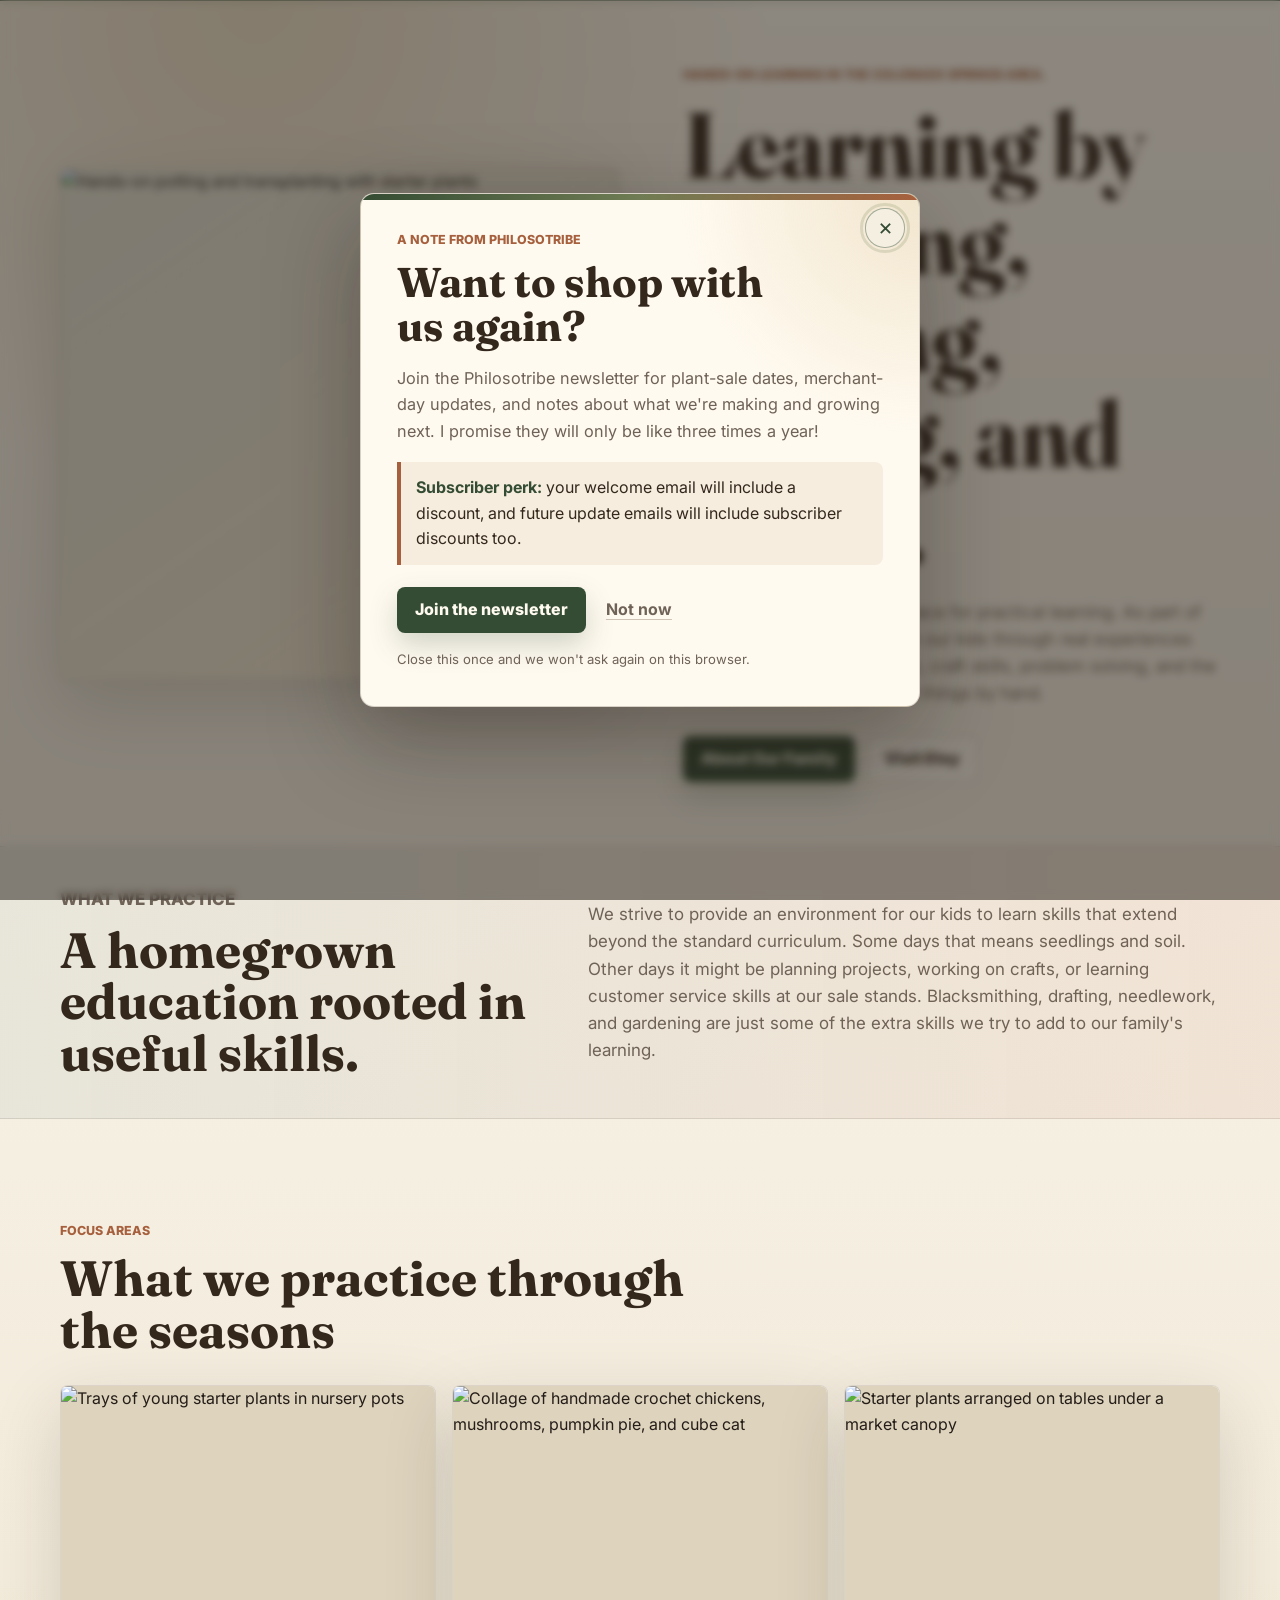
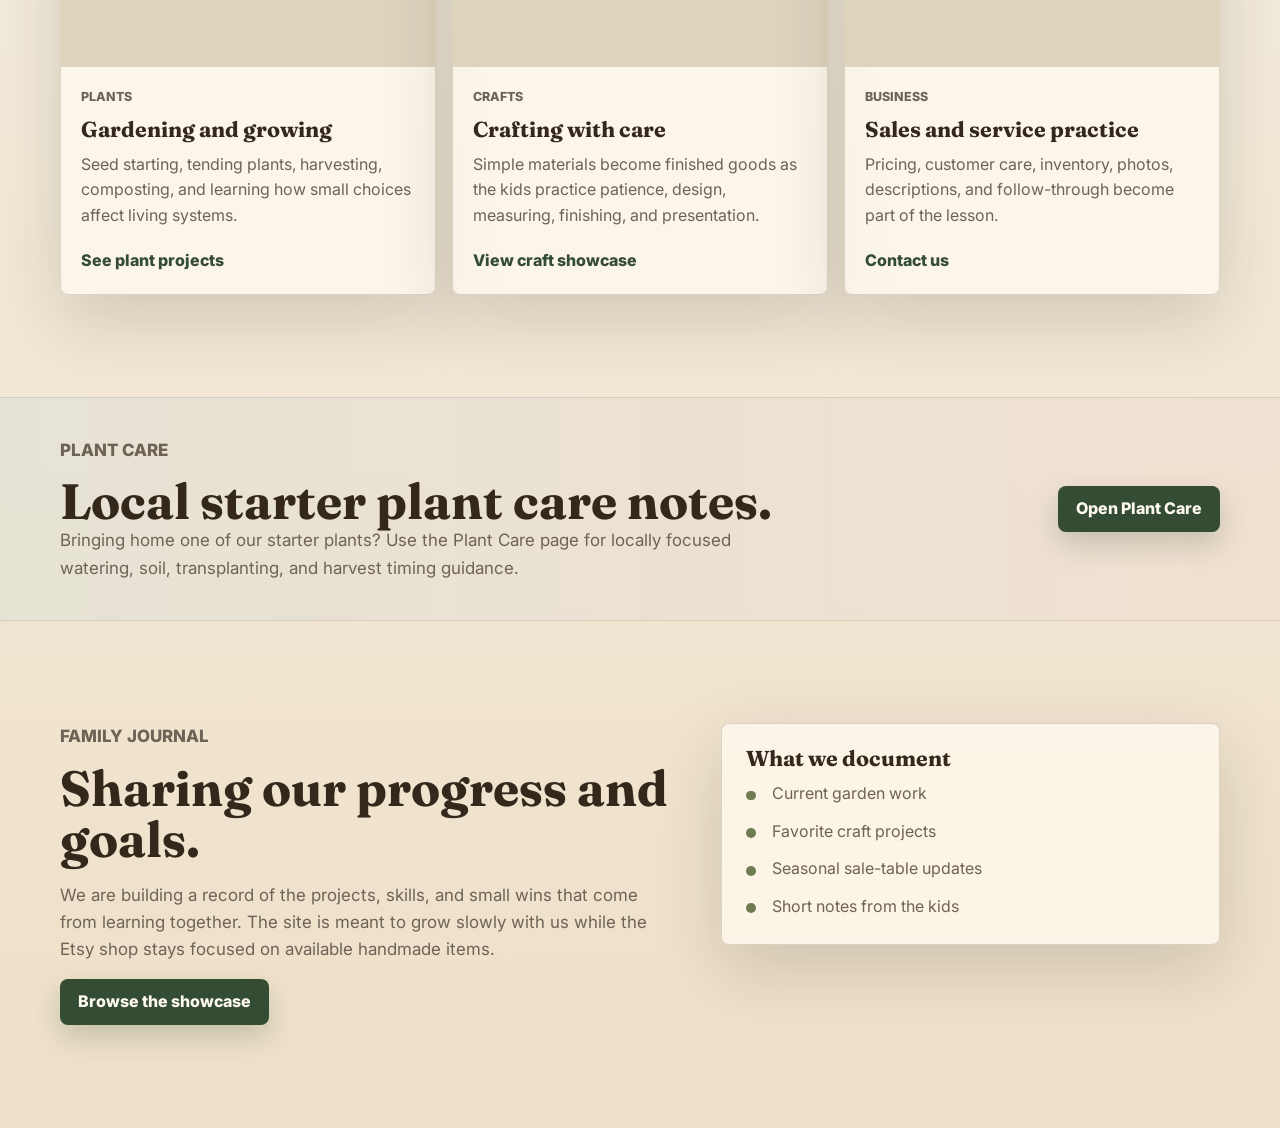
==== commit 3583ab8e: "Add files via upload" ====
--- a/index.html
+++ b/index.html
@@ -11,8 +11,8 @@
       content="Philosotribe is a local Colorado Springs family learning together through gardening, craft, business, and hands-on experience."
     >
     <title>Philosotribe | Hands-On Family Learning</title>
-    <link rel="icon" type="image/png" href="assets/img/PhilosotribeIcon.png?v=2026-08-08-1">
-    <link rel="apple-touch-icon" href="assets/img/PhilosotribeIcon.png?v=2026-08-08-1">
+    <link rel="icon" type="image/png" href="assets/img/PhilosotribeIcon.png?v=2026-08-21-5">
+    <link rel="apple-touch-icon" href="assets/img/PhilosotribeIcon.png?v=2026-08-21-5">
     <meta property="og:site_name" content="Philosotribe">
     <meta property="og:type" content="website">
     <meta property="og:title" content="Philosotribe | Hands-On Family Learning">
@@ -21,7 +21,7 @@
       content="A Colorado Springs-area family learning through gardening, crafts, small business, and hands-on work."
     >
     <meta property="og:url" content="https://philosotribe.org/">
-    <meta property="og:image" content="https://philosotribe.org/assets/img/OpenGraph.jpg?v=2026-08-08-1">
+    <meta property="og:image" content="https://philosotribe.org/assets/img/OpenGraph.jpg?v=2026-08-21-5">
     <meta property="og:image:alt" content="Philosotribe logo">
     <meta name="twitter:card" content="summary_large_image">
     <link rel="preconnect" href="https://fonts.googleapis.com">
@@ -97,59 +97,16 @@
         document.write('<link rel="stylesheet" href="' + window.philosotribeAssetUrl("assets/css/styles.css") + '">');
       }());
     </script>
-    <noscript><link rel="stylesheet" href="assets/css/styles.css?v=2026-08-08-1"></noscript>
+    <noscript><link rel="stylesheet" href="assets/css/styles.css?v=2026-08-21-5"></noscript>
   </head>
   <body>
     <a class="skip-link" href="#main">Skip to content</a>
 
-    <header class="site-header" data-site-header>
-      <nav class="nav-shell" aria-label="Main navigation">
-        <a class="brand" href="index.html" aria-label="Philosotribe home">
-          <span class="brand-mark" aria-hidden="true"><img src="assets/img/PhilosotribeIcon.png?v=2026-08-08-1" alt=""></span>
-          <span class="brand-text">Philosotribe</span>
-        </a>
-
-        <button class="nav-toggle" type="button" aria-expanded="false" aria-controls="site-menu" data-nav-toggle>
-          <span class="nav-toggle-line"></span>
-          <span class="nav-toggle-line"></span>
-          <span class="nav-toggle-line"></span>
-          <span class="sr-only">Menu</span>
-        </button>
-
-        <div class="site-menu" id="site-menu" data-site-menu>
-          <a class="nav-link active" href="index.html" aria-current="page">Home</a>
-          <a class="nav-link" href="plants.html">Plants</a>
-          <a class="nav-link" href="crafts.html">Crafts</a>
-          <a class="nav-link" href="calendar.html">Calendar</a>
-          <a class="nav-link" href="sign-up/">Sign Up</a>
-          <a class="nav-link" href="about.html">About Us</a>
-          <a class="nav-link" href="contact.html">Contact</a>
-
-          <div class="dropdown" data-dropdown>
-            <button class="nav-link dropdown-trigger" type="button" aria-expanded="false" aria-controls="explore-menu" data-dropdown-trigger>
-              Explore
-              <span class="chevron" aria-hidden="true"></span>
-            </button>
-            <div class="dropdown-menu" id="explore-menu" data-dropdown-menu>
-              <a href="plants.html">Plant Projects</a>
-              <a href="plant-care.html">Plant Care</a>
-              <a href="crafts.html">Craft Showcase</a>
-              <a href="calendar.html">Merchant Calendar</a>
-              <a href="sign-up/">Newsletter Sign Up</a>
-              <a href="about.html">Our Story</a>
-              <a href="contact.html">Get in Touch</a>
-              <a href="https://www.etsy.com/shop/Philosotribe" target="_blank" rel="noreferrer">Etsy Store</a>
-            </div>
-          </div>
-        </div>
-      </nav>
-    </header>
-
-    <main id="main">
+    <header class="site-header" data-site-header></header>
+<main id="main">
       <section class="hero">
         <div class="hero-media">
-          <img src="assets/img/placeholders/family-garden-placeholder.svg?v=2026-08-08-1" alt="Placeholder illustration of a family garden work table">
-          <span class="placeholder-badge">Placeholder image</span>
+          <img src="assets/img/site/home-learning.jpg?v=2026-08-21-5" alt="Hands-on potting and transplanting with starter plants">
         </div>
         <div class="hero-copy">
           <p class="eyebrow">Hands-on learning in the Colorado Springs area.</p>
@@ -187,7 +144,7 @@
 
         <div class="feature-grid">
           <a class="feature-card feature-link-card" href="plants.html" aria-label="See plant projects">
-            <img src="assets/img/placeholders/seedlings-placeholder.svg?v=2026-08-08-1" alt="Placeholder illustration of seed trays and garden tools" loading="lazy">
+            <img src="assets/img/site/home-plants.jpg?v=2026-08-21-5" alt="Trays of young starter plants in nursery pots" loading="lazy">
             <div class="feature-card-body">
               <p class="card-kicker">Plants</p>
               <h3>Gardening and growing</h3>
@@ -197,7 +154,7 @@
           </a>
 
           <a class="feature-card feature-link-card" href="crafts.html" aria-label="View craft showcase">
-            <img src="assets/img/placeholders/crafts-placeholder.svg?v=2026-08-08-1" alt="Placeholder illustration of handmade craft supplies on a table" loading="lazy">
+            <img src="assets/img/site/home-crafts.jpg?v=2026-08-21-5" alt="Collage of handmade crochet chickens, mushrooms, pumpkin pie, and cube cat" loading="lazy">
             <div class="feature-card-body">
               <p class="card-kicker">Crafts</p>
               <h3>Crafting with care</h3>
@@ -207,7 +164,7 @@
           </a>
 
           <a class="feature-card feature-link-card" href="contact.html" aria-label="Contact Philosotribe">
-            <img src="assets/img/placeholders/market-placeholder.svg?v=2026-08-08-1" alt="Placeholder illustration of a small family market table" loading="lazy">
+            <img src="assets/img/site/market-table.jpg?v=2026-08-21-5" alt="Starter plants arranged on tables under a market canopy" loading="lazy">
             <div class="feature-card-body">
               <p class="card-kicker">Business</p>
               <h3>Sales and service practice</h3>
@@ -241,38 +198,23 @@
           <a class="button button-primary" href="crafts.html">Browse the showcase</a>
         </div>
         <div class="note-panel">
-          <h3>Things to add later</h3>
+          <h3>What we document</h3>
           <ul class="check-list">
-            <li>Current garden photos</li>
+            <li>Current garden work</li>
             <li>Favorite craft projects</li>
-            <li>Seasonal market updates</li>
+            <li>Seasonal sale-table updates</li>
             <li>Short notes from the kids</li>
           </ul>
         </div>
       </section>
     </main>
 
-    <footer class="site-footer">
-      <div class="footer-inner">
-        <div>
-          <a class="footer-brand" href="index.html">Philosotribe</a>
-          <p>Hands-on family learning through plants, crafts, and small business practice.</p>
-        </div>
-        <div class="footer-links" aria-label="Footer navigation">
-          <a href="plants.html">Plants</a>
-          <a href="plant-care.html">Plant Care</a>
-          <a href="crafts.html">Crafts</a>
-          <a href="calendar.html">Calendar</a>
-          <a href="sign-up/">Sign Up</a>
-          <a href="about.html">About Us</a>
-          <a href="contact.html">Contact</a>
-          <a href="credits.html">Credits</a>
-          <a href="https://www.etsy.com/shop/Philosotribe" target="_blank" rel="noreferrer">Etsy</a>
-        </div>
-      </div>
-    </footer>
-
-    <script>
+    <footer class="site-footer" data-site-footer></footer>
+<script>
+
+
+      document.write('<script src="' + window.philosotribeAssetUrl("assets/js/site-navigation.js") + '"><\/script>');
+
 
 
       document.write('<script src="' + window.philosotribeAssetUrl("assets/js/main.js") + '"><\/script>');
--- a/assets/css/styles.css
+++ b/assets/css/styles.css
@@ -2079,3 +2079,176 @@
   padding-right: max(1rem, calc((100% - var(--max-width)) / 2));
   padding-left: max(1rem, calc((100% - var(--max-width)) / 2));
 }
+
+/* First-visit newsletter invitation */
+body.newsletter-popup-open {
+  overflow: hidden;
+}
+
+.newsletter-popup {
+  position: fixed;
+  inset: 0;
+  z-index: 200;
+  display: grid;
+  place-items: center;
+  padding: 1.25rem;
+  background: rgba(36, 29, 24, 0.52);
+  backdrop-filter: blur(4px);
+  opacity: 0;
+  transition: opacity 180ms ease;
+}
+
+.newsletter-popup.is-visible {
+  opacity: 1;
+}
+
+.newsletter-popup-panel {
+  position: relative;
+  width: min(100%, 35rem);
+  overflow: hidden;
+  border: 1px solid rgba(52, 40, 29, 0.2);
+  border-radius: 14px;
+  background:
+    radial-gradient(circle at 100% 0%, rgba(215, 189, 138, 0.34), transparent 15rem),
+    var(--cream);
+  box-shadow: 0 30px 90px rgba(28, 21, 15, 0.34);
+  padding: clamp(1.55rem, 4vw, 2.25rem);
+  transform: translateY(0.8rem) scale(0.985);
+  transition: transform 180ms ease;
+}
+
+.newsletter-popup.is-visible .newsletter-popup-panel {
+  transform: translateY(0) scale(1);
+}
+
+.newsletter-popup-panel::before {
+  content: "";
+  position: absolute;
+  inset: 0 0 auto;
+  height: 0.38rem;
+  background: linear-gradient(90deg, var(--moss), var(--sage), var(--clay));
+}
+
+.newsletter-popup-close {
+  position: absolute;
+  top: 0.9rem;
+  right: 0.9rem;
+  width: 2.45rem;
+  height: 2.45rem;
+  display: grid;
+  place-items: center;
+  border: 1px solid rgba(52, 40, 29, 0.16);
+  border-radius: 50%;
+  background: rgba(255, 250, 240, 0.9);
+  color: var(--soil);
+  font: inherit;
+  font-size: 1.45rem;
+  line-height: 1;
+  cursor: pointer;
+}
+
+.newsletter-popup-close:hover,
+.newsletter-popup-close:focus-visible {
+  border-color: rgba(52, 76, 51, 0.42);
+  background: var(--canvas);
+  color: var(--moss);
+  outline: 3px solid rgba(111, 124, 83, 0.2);
+  outline-offset: 2px;
+}
+
+.newsletter-popup .eyebrow {
+  margin: 0 3.25rem 0.6rem 0;
+}
+
+.newsletter-popup h2 {
+  margin: 0;
+  max-width: 26rem;
+  color: var(--soil);
+  font-family: "Fraunces", Georgia, serif;
+  font-size: clamp(1.9rem, 5vw, 2.6rem);
+  line-height: 1.08;
+}
+
+.newsletter-popup-copy {
+  margin: 1rem 0 0;
+  color: var(--muted);
+  font-size: 1.02rem;
+}
+
+.newsletter-popup-perk {
+  margin: 1.15rem 0 0;
+  border-left: 4px solid var(--clay);
+  border-radius: 0 8px 8px 0;
+  background: rgba(167, 96, 61, 0.09);
+  color: var(--soil);
+  padding: 0.82rem 0.95rem;
+}
+
+.newsletter-popup-perk strong {
+  color: var(--moss);
+}
+
+.newsletter-popup-actions {
+  display: flex;
+  flex-wrap: wrap;
+  align-items: center;
+  gap: 0.72rem;
+  margin-top: 1.35rem;
+}
+
+.newsletter-popup-skip {
+  min-height: 2.9rem;
+  border: 0;
+  background: transparent;
+  color: var(--muted);
+  padding: 0 0.55rem;
+  font: inherit;
+  font-weight: 700;
+  text-decoration: underline;
+  text-decoration-color: rgba(95, 67, 47, 0.3);
+  text-underline-offset: 0.22rem;
+  cursor: pointer;
+}
+
+.newsletter-popup-skip:hover,
+.newsletter-popup-skip:focus-visible {
+  color: var(--soil);
+  outline: none;
+  text-decoration-color: currentColor;
+}
+
+.newsletter-popup-fineprint {
+  margin: 1rem 0 0;
+  color: var(--muted);
+  font-size: 0.82rem;
+}
+
+@media (max-width: 560px) {
+  .newsletter-popup {
+    align-items: end;
+    padding: 0.75rem;
+  }
+
+  .newsletter-popup-panel {
+    width: 100%;
+    max-height: calc(100vh - 1.5rem);
+    overflow-y: auto;
+    padding: 1.45rem 1.15rem 1.25rem;
+  }
+
+  .newsletter-popup-actions,
+  .newsletter-popup-actions .button {
+    width: 100%;
+  }
+
+  .newsletter-popup-skip {
+    width: 100%;
+  }
+}
+
+@media (prefers-reduced-motion: reduce) {
+  .newsletter-popup,
+  .newsletter-popup-panel {
+    transition: none;
+  }
+}
